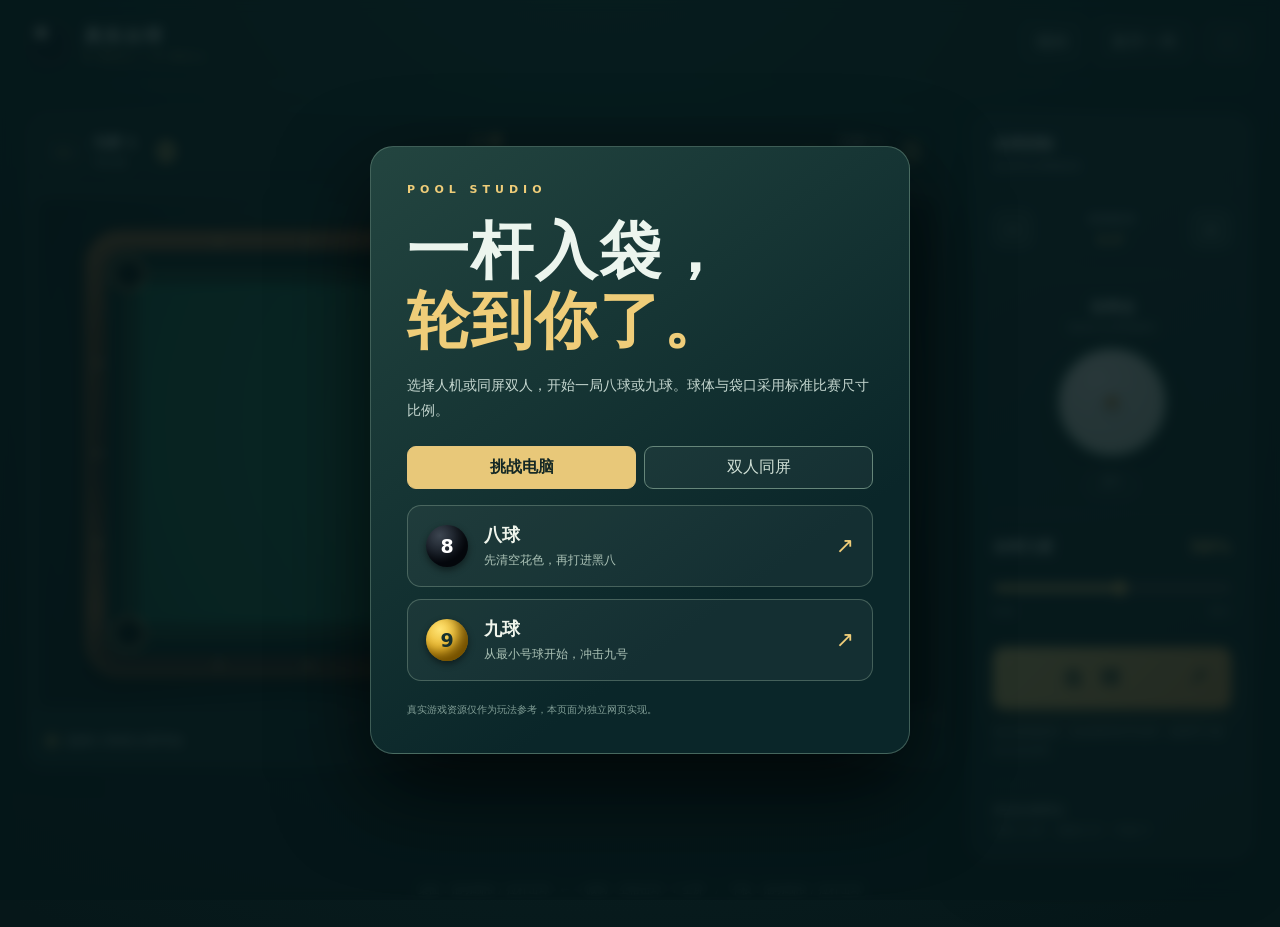
==== real-pool-web/index.html @ b171b714 "Add eight-ball and nine-ball web pool game" ====
<!doctype html>
<html lang="zh-CN">
<head>
  <meta charset="utf-8">
  <meta name="viewport" content="width=device-width, initial-scale=1, viewport-fit=cover">
  <meta name="theme-color" content="#07191b">
  <meta name="description" content="标准比例袋口的八球与九球网页台球游戏。">
  <link rel="icon" href="data:image/svg+xml,%3Csvg xmlns='http://www.w3.org/2000/svg' viewBox='0 0 32 32'%3E%3Ccircle cx='16' cy='16' r='15' fill='%23121a20'/%3E%3Ccircle cx='16' cy='16' r='7' fill='white'/%3E%3Ctext x='16' y='20' text-anchor='middle' font-size='12'%3E8%3C/text%3E%3C/svg%3E">
  <title>真实台球 · 八球 / 九球</title>
  <link rel="stylesheet" href="./style.css">
</head>
<body>
  <div class="app">
    <header class="topbar">
      <div class="brand"><span class="brand-mark">●</span><div><strong>真实台球</strong><small>8 BALL / 9 BALL</small></div></div>
      <div class="top-actions"><button id="rulesBtn" class="quiet" type="button">规则</button><button id="newBtn" class="quiet" type="button">新开一局</button><button id="fullBtn" class="quiet" type="button" aria-label="全屏">⛶</button></div>
    </header>
    <main class="layout">
      <section class="arena" aria-label="台球桌">
        <div class="scorebar"><div class="player active" id="player0"><span class="player-number">01</span><div><b>玩家 1</b><small id="group0">待分组</small></div><span id="score0" class="score">0</span></div><div class="game-label"><span id="modeLabel">八球</span><small id="turnLabel">准备开球</small></div><div class="player" id="player1"><span class="player-number">02</span><div><b id="player2Name">玩家 2</b><small id="group1">待分组</small></div><span id="score1" class="score">0</span></div></div>
        <div class="table-wrap"><canvas id="game" width="1400" height="790" aria-label="台球游戏画面"></canvas></div>
        <div class="status"><span class="status-dot"></span><span id="statusText">选择八球或九球开始</span></div>
      </section>
      <aside class="controls">
        <div class="control-head"><span>击球控制</span><small>拖动球台调整瞄准</small></div>
        <div class="aim-controls"><button id="aimLeft" type="button" aria-label="向左微调">−</button><span>精细瞄准 <b id="angleReadout">0.0°</b></span><button id="aimRight" type="button" aria-label="向右微调">＋</button></div>
        <div class="spin-group"><div><span>击球点</span><small>拖动白点控制旋转</small></div><div class="spin-pad" id="spinPad" role="slider" aria-label="击球点"><div class="spin-cross"></div><div id="spinDot" class="spin-dot"></div></div><button id="resetSpin" type="button" class="small-button">居中</button></div>
        <div class="power-group"><div class="control-line"><span>击球力度</span><b id="powerReadout">56%</b></div><input id="power" type="range" min="5" max="100" value="56" aria-label="击球力度"><div class="power-ends"><span>轻推</span><span>强力</span></div></div>
        <button id="shootBtn" class="shoot" type="button">击 球 <span>↗</span></button>
        <div class="tip" id="tipText">拖动画面瞄准；拉动球杆松手击球，或调节力度后点击击球。</div>
        <div class="call-pocket" id="callPocketBox" hidden><strong>指定 8 号球落袋</strong><span>请点击球台上的一个袋口</span><b id="pocketName">尚未选袋</b></div>
        <div class="spec"><span>真实比例球台</span><small>球径 2.25″ · 角袋 4.5″ · 中袋 5″</small></div>
      </aside>
    </main>
    <footer>桌面：拖动瞄准 / 拉杆击球 · ← → 微调 · 空格击球 · F 全屏　/　平板：拖动瞄准 / 拉杆击球</footer>
  </div>
  <div class="overlay" id="menuOverlay"><div class="menu-card"><div class="eyebrow">POOL STUDIO</div><h1>一杆入袋，<br><em>轮到你了。</em></h1><p>选择人机或同屏双人，开始一局八球或九球。球体与袋口采用标准比赛尺寸比例。</p><div class="opponent-select" aria-label="对手类型"><button id="versusAI" class="selected" type="button">挑战电脑</button><button id="versusLocal" type="button">双人同屏</button></div><div class="mode-grid"><button class="mode-card" type="button" data-mode="eight"><span class="mode-ball black">8</span><span><b>八球</b><small>先清空花色，再打进黑八</small></span><span class="arrow">↗</span></button><button class="mode-card" type="button" data-mode="nine"><span class="mode-ball yellow">9</span><span><b>九球</b><small>从最小号球开始，冲击九号</small></span><span class="arrow">↗</span></button></div><small class="menu-foot">真实游戏资源仅作为玩法参考，本页面为独立网页实现。</small></div></div>
  <div class="overlay hidden" id="rulesOverlay"><div class="menu-card rules-card"><button id="closeRules" class="close" type="button" aria-label="关闭">×</button><div class="eyebrow">HOW TO PLAY</div><h2>玩法与操作</h2><p><b>瞄准：</b>在球台上拖动，或用左右键微调。<b>力度：</b>拖动滑杆。<b>旋转：</b>移动击球点。按空格或点击“击球”。</p><p><b>八球：</b>开球后先分配全色与花色；先打自己的球，清空后指定袋口并打进 8 号球。犯规后对手自由摆放白球。</p><p><b>九球：</b>每杆先碰当前最小号球；合法击入 9 号球获胜。犯规后对手自由摆放白球。</p><p>网页规则包含首球、无碰库、白球落袋、目标球与胜负判定。开球、叫袋和推杆使用适合双人网页对战的简化流程。</p></div></div>
  <script src="./game.js"></script>
</body>
</html>
---- real-pool-web/style.css ----
:root{color-scheme:dark;--bg:#07191b;--panel:#102527;--line:#315054;--text:#ecf5ee;--muted:#94aaa8;--gold:#efcd79;--green:#2cb98e}
.opponent-select{display:flex;gap:8px;margin-top:22px}.opponent-select button{flex:1;border:1px solid #66867a;border-radius:9px;background:#ffffff0b;color:#cfdfd5;padding:10px}.opponent-select button.selected{color:#142825;border-color:#e6c67d;background:#e8c879;font-weight:800}.menu-card .mode-grid{margin-top:16px}
*{box-sizing:border-box}html,body{margin:0;min-height:100%;font-family:Inter,"Microsoft YaHei",system-ui,sans-serif;background:var(--bg);color:var(--text)}body{background:radial-gradient(circle at 47% -20%,#1a4c46 0,#0b2527 45%,#061719 95%)}button,input{font:inherit}button{cursor:pointer}button:disabled{opacity:.42;cursor:not-allowed}.app{max-width:1660px;margin:0 auto;padding:0 28px}.topbar{height:86px;display:flex;align-items:center;justify-content:space-between;border-bottom:1px solid #36545866}.brand{display:flex;align-items:center;gap:14px}.brand-mark{width:42px;height:42px;border-radius:50%;background:radial-gradient(circle at 32% 26%,#fff,#e3ebdb 13%,#06161d 15%,#0e1823 65%,#000);color:transparent;box-shadow:0 2px 14px #0008,0 0 0 2px #a3b7ac55}.brand strong{display:block;font-size:18px;letter-spacing:2px}.brand small{display:block;color:var(--gold);font-size:10px;letter-spacing:3px;margin-top:3px}.top-actions{display:flex;gap:12px}.quiet{border:1px solid #52706d6d;border-radius:10px;color:#d9e7de;background:#ffffff0a;padding:10px 15px}.quiet:hover,.small-button:hover,.aim-controls button:hover{background:#ffffff1d}.layout{display:grid;grid-template-columns:minmax(0,1fr) 280px;gap:24px;padding-top:28px}.arena{min-width:0}.scorebar{height:76px;display:grid;grid-template-columns:1fr 132px 1fr;align-items:center;background:#102a2b;border:1px solid #365858;border-radius:18px 18px 0 0;padding:0 18px}.player{display:flex;align-items:center;gap:12px;opacity:.56}.player:last-child{justify-content:flex-end}.player.active{opacity:1}.player-number{display:grid;place-items:center;width:35px;height:35px;border-radius:8px;border:1px solid #597571;color:var(--gold);font-size:13px}.player b,.player small{display:block}.player b{font-size:14px}.player small{font-size:11px;color:#a9bfba;margin-top:3px}.score{font-size:28px;font-weight:700;color:var(--gold);min-width:35px;text-align:center}.game-label{text-align:center}.game-label span{display:block;color:var(--gold);font-size:14px;font-weight:800;letter-spacing:3px}.game-label small{display:block;font-size:11px;color:#b6c8c4;margin-top:5px}.table-wrap{background:#12292a;border-left:1px solid #365858;border-right:1px solid #365858;padding:10px;box-shadow:0 24px 50px #0005}.table-wrap canvas{display:block;width:100%;height:auto;touch-action:none;border-radius:10px}.status{height:48px;display:flex;align-items:center;gap:10px;background:#102a2b;border:1px solid #365858;border-radius:0 0 15px 15px;color:#d5e3de;padding:0 19px;font-size:13px}.status-dot{width:8px;height:8px;border-radius:50%;background:#e1c270;box-shadow:0 0 12px #e1c270}.controls{background:linear-gradient(150deg,#173438,#102528);border:1px solid #3c5a58;border-radius:18px;padding:20px;align-self:start;box-shadow:0 24px 50px #0003}.control-head{display:flex;flex-direction:column;gap:5px;border-bottom:1px solid #ffffff18;padding-bottom:17px}.control-head span,.control-line span,.spin-group>div:first-child span{font-size:15px;font-weight:700}.control-head small,.spin-group>div:first-child small{color:var(--muted);font-size:11px}.aim-controls{display:flex;align-items:center;gap:9px;margin:18px 0 27px}.aim-controls button{height:38px;width:40px;background:#2b4746;border:1px solid #5f7771;border-radius:9px;color:#fff;font-size:20px}.aim-controls span{flex:1;text-align:center;color:#b7c8c3;font-size:12px}.aim-controls b{display:block;color:var(--gold);font-size:13px;margin-top:4px}.spin-group{display:flex;flex-direction:column;align-items:center;gap:10px;border-top:1px solid #ffffff18;padding-top:22px}.spin-group>div:first-child{text-align:center;display:flex;flex-direction:column;gap:3px}.spin-pad{position:relative;width:114px;height:114px;border-radius:50%;background:radial-gradient(circle at 35% 28%,#fff,#d9e4dc 72%,#93a49c 100%);border:5px solid #3f665f;box-shadow:0 9px 20px #0005;touch-action:none;cursor:crosshair}.spin-cross{position:absolute;inset:0;border-radius:50%;background:linear-gradient(transparent calc(50% - .5px),#607d7844 50%,transparent calc(50% + .5px)),linear-gradient(90deg,transparent calc(50% - .5px),#607d7844 50%,transparent calc(50% + .5px))}.spin-dot{position:absolute;left:50%;top:50%;width:18px;height:18px;transform:translate(-50%,-50%);border-radius:50%;background:#c88c42;border:3px solid #fff;box-shadow:0 2px 7px #0007}.small-button{background:transparent;border:1px solid #68817a;border-radius:6px;color:#cbded3;padding:4px 10px;font-size:11px}.power-group{border-top:1px solid #ffffff18;margin-top:20px;padding-top:22px}.control-line{display:flex;justify-content:space-between;align-items:center}.control-line b{color:var(--gold);font-size:17px}input[type=range]{width:100%;margin:23px 0 8px;accent-color:#e9c16e;cursor:pointer}.power-ends{display:flex;justify-content:space-between;color:#88a09b;font-size:11px}.shoot{width:100%;height:62px;margin-top:28px;color:#142825;border:0;border-radius:11px;background:linear-gradient(135deg,#f6d582,#d99e53);font-size:20px;font-weight:850;letter-spacing:5px;box-shadow:0 9px 25px #bd8f4444}.shoot:hover{filter:brightness(1.08)}.shoot span{float:right;margin-right:18px;font-size:22px;letter-spacing:0}.tip{color:#9ab3ac;font-size:11px;line-height:1.6;margin-top:15px;min-height:38px}.call-pocket{background:#1c3b38;border:1px solid #d4b77677;border-radius:9px;padding:12px;margin-top:12px;font-size:12px}.call-pocket strong,.call-pocket span,.call-pocket b{display:block;margin:3px 0}.call-pocket b{color:var(--gold)}.spec{margin-top:23px;padding-top:16px;border-top:1px solid #ffffff18;display:flex;flex-direction:column;gap:4px}.spec span{color:#d9eadf;font-size:12px}.spec small{color:#90aaa0;font-size:11px}footer{text-align:center;color:#7c9a93;font-size:11px;padding:23px 0 30px}.overlay{position:fixed;inset:0;z-index:10;display:grid;place-items:center;background:#051719db;backdrop-filter:blur(6px);padding:20px}.overlay.hidden{display:none}.menu-card{width:min(100%,540px);padding:36px;border-radius:23px;border:1px solid #73948380;background:linear-gradient(145deg,#234540,#0a2629 72%);box-shadow:0 35px 90px #000b;position:relative}.eyebrow{font-size:11px;letter-spacing:5px;font-weight:800;color:var(--gold)}h1{font-size:clamp(38px,7vw,62px);line-height:1.12;margin:20px 0 18px;letter-spacing:2px}h1 em{font-style:normal;color:var(--gold)}.menu-card p{color:#c5d7d0;line-height:1.8;font-size:14px}.mode-grid{display:grid;gap:12px;margin:27px 0 22px}.mode-card{display:flex;align-items:center;gap:16px;text-align:left;padding:17px 18px;border-radius:14px;border:1px solid #7491837f;background:#ffffff0b;color:#f0f5ec}.mode-card:hover{background:#ffffff22;border-color:#f5d68a}.mode-card b,.mode-card small{display:block}.mode-card b{font-size:18px;margin-bottom:5px}.mode-card small{color:#acc3b7;font-size:12px}.mode-ball{width:42px;height:42px;flex:none;border-radius:50%;display:grid;place-items:center;font-weight:900;font-size:19px;color:#fff;box-shadow:inset -8px -8px 11px #0007,0 3px 7px #0007}.mode-ball.black{background:radial-gradient(circle at 33% 25%,#3c4550,#080d15 65%)}.mode-ball.yellow{background:radial-gradient(circle at 33% 25%,#ffe475,#d99700 72%);color:#16302e}.arrow{margin-left:auto;color:var(--gold);font-size:22px}.menu-foot{display:block;color:#819e96;font-size:10px}.rules-card h2{font-size:29px}.rules-card p{font-size:13px}.close{position:absolute;right:24px;top:18px;border:0;background:transparent;color:#fff;font-size:29px}@media(max-width:1050px){.layout{grid-template-columns:1fr}.controls{display:grid;grid-template-columns:1fr 1fr 1fr;gap:12px;align-items:center}.control-head{grid-column:1/-1}.aim-controls{margin:0}.spin-group{border:0;padding:0}.power-group{border:0;margin:0;padding:0}.shoot{margin:0}.tip,.call-pocket,.spec{grid-column:1/-1;margin-top:0}.spin-pad{width:90px;height:90px}}@media(max-width:650px){.app{padding:0 9px}.topbar{height:64px}.brand strong{font-size:15px}.brand small{font-size:8px}.brand-mark{width:33px;height:33px}.top-actions{gap:4px}.quiet{padding:8px;font-size:11px}.layout{padding-top:10px;gap:10px}.scorebar{height:59px;padding:0 8px;grid-template-columns:1fr 70px 1fr}.player{gap:5px}.player-number{display:none}.player b{font-size:11px}.player small{font-size:9px}.score{font-size:19px;min-width:20px}.game-label span{font-size:11px;letter-spacing:1px}.game-label small{font-size:9px}.table-wrap{padding:3px}.status{height:auto;min-height:39px;font-size:11px}.controls{padding:13px;grid-template-columns:1fr 1fr;gap:14px}.aim-controls{grid-column:1/-1}.spin-group{grid-column:1;grid-row:3}.power-group{grid-column:2;grid-row:3}.shoot{grid-column:1/-1;height:50px}.spin-pad{width:72px;height:72px}.control-head{padding:0 0 9px}.tip{min-height:0}.spec{display:none}footer{font-size:9px;line-height:1.7;padding:13px}.menu-card{padding:26px}.menu-card p{font-size:12px}}
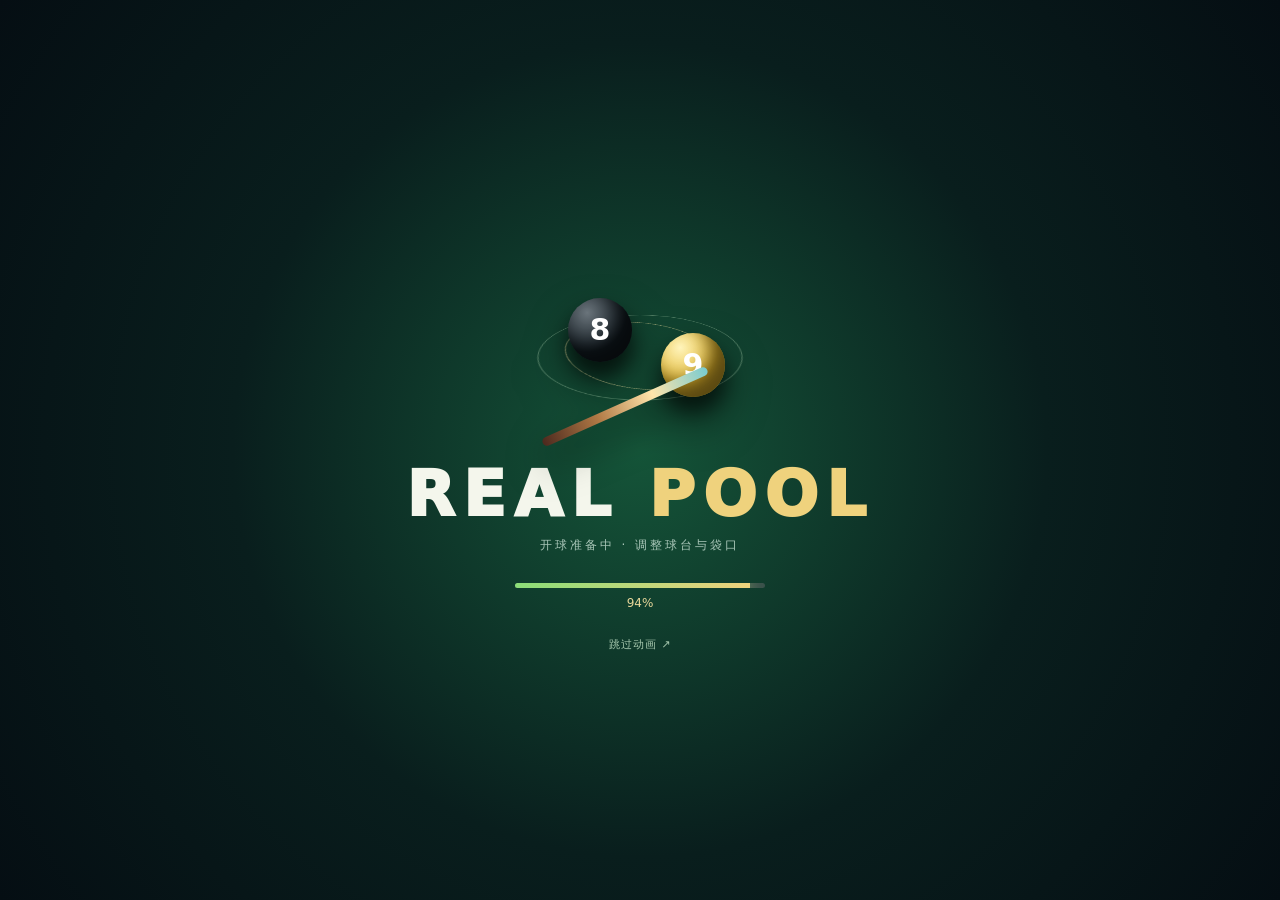
==== commit 979aa972: "Revamp pool game visuals, physics, guides and AI" ====
--- a/real-pool-web/index.html
+++ b/real-pool-web/index.html
@@ -4,12 +4,17 @@
   <meta charset="utf-8">
   <meta name="viewport" content="width=device-width, initial-scale=1, viewport-fit=cover">
   <meta name="theme-color" content="#07191b">
-  <meta name="description" content="标准比例袋口的八球与九球网页台球游戏。">
+  <meta name="description" content="全屏八球与九球网页台球游戏，支持球路辅助线和分级人机对战。">
   <link rel="icon" href="data:image/svg+xml,%3Csvg xmlns='http://www.w3.org/2000/svg' viewBox='0 0 32 32'%3E%3Ccircle cx='16' cy='16' r='15' fill='%23121a20'/%3E%3Ccircle cx='16' cy='16' r='7' fill='white'/%3E%3Ctext x='16' y='20' text-anchor='middle' font-size='12'%3E8%3C/text%3E%3C/svg%3E">
   <title>真实台球 · 八球 / 九球</title>
   <link rel="stylesheet" href="./style.css">
+  <link rel="stylesheet" href="./revamp.css">
 </head>
 <body>
+  <div class="boot" id="boot" aria-label="正在装台">
+    <div class="boot-scene"><div class="boot-orbit orbit-one"></div><div class="boot-orbit orbit-two"></div><div class="boot-ball boot-eight">8</div><div class="boot-ball boot-nine">9</div><div class="boot-cue"></div></div>
+    <div class="boot-title">REAL <em>POOL</em></div><div class="boot-sub">开球准备中 · 调整球台与袋口</div><div class="boot-track"><span id="bootProgress"></span></div><div class="boot-percent" id="bootPercent">0%</div><button id="skipBoot" type="button">跳过动画 ↗</button>
+  </div>
   <div class="app">
     <header class="topbar">
       <div class="brand"><span class="brand-mark">●</span><div><strong>真实台球</strong><small>8 BALL / 9 BALL</small></div></div>
@@ -26,16 +31,17 @@
         <div class="aim-controls"><button id="aimLeft" type="button" aria-label="向左微调">−</button><span>精细瞄准 <b id="angleReadout">0.0°</b></span><button id="aimRight" type="button" aria-label="向右微调">＋</button></div>
         <div class="spin-group"><div><span>击球点</span><small>拖动白点控制旋转</small></div><div class="spin-pad" id="spinPad" role="slider" aria-label="击球点"><div class="spin-cross"></div><div id="spinDot" class="spin-dot"></div></div><button id="resetSpin" type="button" class="small-button">居中</button></div>
         <div class="power-group"><div class="control-line"><span>击球力度</span><b id="powerReadout">56%</b></div><input id="power" type="range" min="5" max="100" value="56" aria-label="击球力度"><div class="power-ends"><span>轻推</span><span>强力</span></div></div>
+        <div class="cue-meter" id="cueMeter" role="slider" aria-label="拉动球杆控制击球力度" aria-valuemin="5" aria-valuemax="100" aria-valuenow="56" tabindex="0"><div class="cue-track"><div class="cue-power" id="cuePower"></div><div class="cue-stick-vertical" id="cueStick"><span class="cue-tip"></span><span class="cue-inlay"></span></div><span class="cue-bottom">向下拉 · 松手击球</span></div></div>
         <button id="shootBtn" class="shoot" type="button">击 球 <span>↗</span></button>
         <div class="tip" id="tipText">拖动画面瞄准；拉动球杆松手击球，或调节力度后点击击球。</div>
         <div class="call-pocket" id="callPocketBox" hidden><strong>指定 8 号球落袋</strong><span>请点击球台上的一个袋口</span><b id="pocketName">尚未选袋</b></div>
-        <div class="spec"><span>真实比例球台</span><small>球径 2.25″ · 角袋 4.5″ · 中袋 5″</small></div>
+        <div class="spec"><span>球台参数</span><small>球径 2.25″ · 角袋 5″ · 中袋 5.7″</small></div>
       </aside>
     </main>
     <footer>桌面：拖动瞄准 / 拉杆击球 · ← → 微调 · 空格击球 · F 全屏　/　平板：拖动瞄准 / 拉杆击球</footer>
   </div>
-  <div class="overlay" id="menuOverlay"><div class="menu-card"><div class="eyebrow">POOL STUDIO</div><h1>一杆入袋，<br><em>轮到你了。</em></h1><p>选择人机或同屏双人，开始一局八球或九球。球体与袋口采用标准比赛尺寸比例。</p><div class="opponent-select" aria-label="对手类型"><button id="versusAI" class="selected" type="button">挑战电脑</button><button id="versusLocal" type="button">双人同屏</button></div><div class="mode-grid"><button class="mode-card" type="button" data-mode="eight"><span class="mode-ball black">8</span><span><b>八球</b><small>先清空花色，再打进黑八</small></span><span class="arrow">↗</span></button><button class="mode-card" type="button" data-mode="nine"><span class="mode-ball yellow">9</span><span><b>九球</b><small>从最小号球开始，冲击九号</small></span><span class="arrow">↗</span></button></div><small class="menu-foot">真实游戏资源仅作为玩法参考，本页面为独立网页实现。</small></div></div>
-  <div class="overlay hidden" id="rulesOverlay"><div class="menu-card rules-card"><button id="closeRules" class="close" type="button" aria-label="关闭">×</button><div class="eyebrow">HOW TO PLAY</div><h2>玩法与操作</h2><p><b>瞄准：</b>在球台上拖动，或用左右键微调。<b>力度：</b>拖动滑杆。<b>旋转：</b>移动击球点。按空格或点击“击球”。</p><p><b>八球：</b>开球后先分配全色与花色；先打自己的球，清空后指定袋口并打进 8 号球。犯规后对手自由摆放白球。</p><p><b>九球：</b>每杆先碰当前最小号球；合法击入 9 号球获胜。犯规后对手自由摆放白球。</p><p>网页规则包含首球、无碰库、白球落袋、目标球与胜负判定。开球、叫袋和推杆使用适合双人网页对战的简化流程。</p></div></div>
+  <div class="overlay" id="menuOverlay"><div class="menu-card"><div class="eyebrow">REAL POOL · TABLE 01</div><h1>瞄准下一杆，<br><em>打出你的球路。</em></h1><p>八球或九球，挑战电脑或同屏对战。球路、球杆与台呢一起决定结果。</p><div class="opponent-select" aria-label="对手类型"><button id="versusAI" class="selected" type="button">挑战电脑</button><button id="versusLocal" type="button">双人同屏</button></div><div class="difficulty-select" id="difficultySelect" aria-label="电脑难度"><span>电脑难度</span><button type="button" data-difficulty="easy">入门</button><button type="button" data-difficulty="normal" class="selected">标准</button><button type="button" data-difficulty="hard">大师</button></div><div class="mode-grid"><button class="mode-card" type="button" data-mode="eight"><span class="mode-ball black">8</span><span><b>八球</b><small>先清空花色，再打进黑八</small></span><span class="arrow">↗</span></button><button class="mode-card" type="button" data-mode="nine"><span class="mode-ball yellow">9</span><span><b>九球</b><small>从最小号球开始，冲击九号</small></span><span class="arrow">↗</span></button></div><small class="menu-foot">网页独立实现 · 玩法参考已恢复的原游戏结构</small></div></div>
+  <div class="overlay hidden" id="rulesOverlay"><div class="menu-card rules-card"><button id="closeRules" class="close" type="button" aria-label="关闭">×</button><div class="eyebrow">HOW TO PLAY</div><h2>玩法与操作</h2><p><b>瞄准：</b>在球台上拖动，或用左右键微调。辅助线会显示母球和目标球的预计方向，红线表示首碰球不合法。<b>力度：</b>向下拉右侧球杆，松手击球。<b>旋转：</b>移动击球点。也可按空格或点击“击球”。</p><p><b>八球：</b>开球后先分配全色与花色；先打自己的球，清空后指定袋口并打进 8 号球。犯规后对手自由摆放白球。</p><p><b>九球：</b>每杆先碰当前最小号球；合法击入 9 号球获胜。犯规后对手自由摆放白球。</p><p>网页规则包含首球、无碰库、白球落袋、目标球与胜负判定。开球、叫袋和推杆使用适合双人网页对战的简化流程。</p></div></div>
   <script src="./game.js"></script>
 </body>
 </html>
--- a/real-pool-web/revamp.css
+++ b/real-pool-web/revamp.css
@@ -0,0 +1,43 @@
+:root{--felt:#48b625;--gold:#f3d384;--ink:#071215}
+html,body{min-height:100%;overflow:hidden}
+body{background:#0b1114}
+.app{width:100vw;max-width:none;height:100svh;padding:0;overflow:hidden;background:radial-gradient(circle at 45% 50%,#282b2c,#0b1114 70%)}
+.topbar{height:57px;position:absolute;z-index:5;inset:0 0 auto 0;padding:0 18px;border:0;background:linear-gradient(180deg,#0d1c1fef,#0d1c1f92);backdrop-filter:blur(15px)}
+.brand{gap:10px}.brand-mark{width:32px;height:32px}.brand strong{font-size:15px;letter-spacing:1px}.brand small{font-size:8px;letter-spacing:2px}
+.top-actions{gap:7px}.quiet{padding:8px 10px;border:1px solid #9ba7a94a;background:#122629aa;font-size:11px}.quiet:hover{border-color:#f3d384}
+.layout{height:100svh;grid-template-columns:minmax(0,1fr) 136px;gap:0;padding:57px 0 0}
+.arena{position:relative;min-height:0;overflow:hidden;background:radial-gradient(circle at center,#323637,#151c20 65%,#0c1115);border-right:1px solid #cfbd9066}
+.arena::before{content:"";position:absolute;inset:0;opacity:.22;pointer-events:none;background:repeating-linear-gradient(35deg,transparent 0 7px,#ffffff09 8px 9px,transparent 11px 17px)}
+.table-wrap{position:absolute;inset:0;display:flex;align-items:center;justify-content:center;padding:20px 5px 0;background:transparent;border:0;box-shadow:none}
+.table-wrap canvas{display:block;width:auto;height:min(calc(100svh - 78px),calc((100vw - 146px)*.5642857));max-width:100%;max-height:100%;border-radius:0;touch-action:none;filter:drop-shadow(0 25px 38px #000b)}
+.scorebar{position:absolute;z-index:2;left:14px;right:14px;top:8px;width:auto;height:49px;grid-template-columns:1fr 110px 1fr;padding:0 12px;border-radius:13px;border:1px solid #d3e6c53b;background:linear-gradient(90deg,#142625df,#173634c9,#142625df);backdrop-filter:blur(10px);box-shadow:0 8px 25px #0006}
+.player{gap:8px}.player-number{width:28px;height:28px;font-size:10px;border-color:#e9d59073}.player b{font-size:11px}.player small{font-size:9px}.score{font-size:19px}.game-label span{font-size:12px}.game-label small{font-size:9px;margin-top:2px}
+.status{position:absolute;z-index:2;left:15px;right:auto;bottom:10px;max-width:calc(100% - 30px);height:auto;min-height:33px;padding:7px 12px;border:1px solid #d4e5cf44;border-radius:9px;background:#0c2327dd;backdrop-filter:blur(8px);box-shadow:0 8px 20px #0008;font-size:11px}
+.status-dot{width:7px;height:7px;flex:none}
+.controls{height:100%;min-height:0;display:flex;flex-direction:column;align-items:center;gap:0;padding:12px 9px 9px;border:0;border-radius:0;background:linear-gradient(90deg,#111c1e,#1b2e30 56%,#101b1d);box-shadow:-6px 0 26px #0008}
+.control-head{width:100%;padding:3px 0 10px;border-bottom:1px solid #d8e5d92f;text-align:center}.control-head span{font-size:12px}.control-head small{display:none}
+.aim-controls{width:100%;margin:10px 0 12px;gap:2px}.aim-controls button{width:25px;height:27px;padding:0;border-radius:7px;font-size:16px}.aim-controls span{font-size:9px}.aim-controls b{font-size:10px;margin-top:2px}
+.spin-group{width:100%;gap:4px;padding:9px 0 8px;border-top:1px solid #d8e5d92f}.spin-group>div:first-child span{font-size:10px}.spin-group>div:first-child small{display:none}.spin-pad{width:55px;height:55px;border-width:3px;margin:2px auto 0}.spin-dot{width:11px;height:11px;border-width:2px}.small-button{padding:2px 6px;font-size:9px}
+.power-group{width:100%;margin:1px 0 0;padding:8px 0;border-top:1px solid #d8e5d92f}.power-group .control-line{justify-content:center;gap:4px;flex-direction:column}.power-group .control-line span{font-size:10px}.power-group .control-line b{font-size:18px}.power-group input,.power-ends{display:none}
+.cue-meter{width:100%;min-height:160px;flex:1;display:flex;justify-content:center;touch-action:none;cursor:ns-resize;outline:none;padding:4px 0 0}
+.cue-meter:focus-visible .cue-track{outline:2px solid var(--gold)}
+.cue-track{position:relative;width:53px;height:100%;min-height:150px;border-radius:26px;border:1px solid #e8d5a774;background:linear-gradient(90deg,#091316,#223332 50%,#071114);box-shadow:inset 0 0 12px #000,0 0 0 4px #ffffff09;overflow:hidden}
+.cue-track::before{content:"";position:absolute;top:12px;bottom:24px;left:50%;width:2px;transform:translateX(-50%);background:repeating-linear-gradient(to bottom,#f5e3b09c 0 2px,transparent 2px 24px)}
+.cue-power{position:absolute;bottom:25px;left:5px;right:5px;height:var(--power-height,56%);border-radius:12px;background:linear-gradient(0deg,#af4a22b5,#e7ab4da6,#efce76);filter:blur(7px);opacity:.68;transition:height .1s}
+.cue-stick-vertical{position:absolute;left:50%;top:9%;width:15px;height:67%;transform:translateX(-50%) translateY(var(--cue-pull,0px));border-radius:6px 6px 9px 9px;background:linear-gradient(90deg,#d5ba8f,#fff4ce 34%,#b56b30 65%,#401d16);box-shadow:2px 2px 6px #000a;pointer-events:none;transition:transform .08s}
+.cue-stick-vertical::after{content:"";position:absolute;bottom:0;left:0;right:0;height:35%;border-radius:3px 3px 8px 8px;background:repeating-linear-gradient(to bottom,#45251b 0 7px,#9b683d 7px 10px,#3c271d 10px 17px);border-bottom:4px solid #29262b}
+.cue-tip{position:absolute;top:-7px;left:2px;width:11px;height:11px;border-radius:4px 4px 2px 2px;background:#68bac2;border-top:3px solid #e2eeea}.cue-inlay{position:absolute;top:31%;left:2px;width:11px;height:2px;background:#e7ba65}
+.cue-bottom{position:absolute;bottom:5px;left:1px;right:1px;text-align:center;color:#e8d4aa;font-size:8px;line-height:1.1;writing-mode:vertical-rl;transform:rotate(180deg);height:76px;width:10px}
+.shoot{width:100%;height:41px;flex:none;margin:8px 0 0;padding:0 5px;border-radius:7px;font-size:12px;letter-spacing:1px;box-shadow:0 3px 15px #c8a36155}.shoot span{margin:0;font-size:14px;float:none}
+.tip{display:none}.spec{display:none}.call-pocket{width:100%;margin:5px 0;padding:7px;font-size:9px}.call-pocket span{display:none}
+footer{display:none}
+.overlay{background:#06120fe8;backdrop-filter:blur(11px)}
+.menu-card{width:min(92vw,520px);padding:30px 33px 26px;border-radius:20px;border:1px solid #e8d08a82;background:radial-gradient(circle at 90% 0%,#31584b,#112c2d 60%,#0c1f22);box-shadow:0 30px 90px #000d,0 0 65px #60cf7960}
+.menu-card::before{content:"";position:absolute;top:-1px;left:32px;right:32px;height:2px;background:linear-gradient(90deg,transparent,#f4d27b,transparent)}
+.menu-card .eyebrow{font-size:10px;letter-spacing:4px}.menu-card h1{font-size:clamp(34px,5vw,53px);margin:12px 0;line-height:1.17}.menu-card p{font-size:12px;margin:10px 0;line-height:1.7}.opponent-select{margin-top:15px}.opponent-select button{font-size:12px;padding:9px}.difficulty-select{display:flex;align-items:center;gap:5px;margin:12px 0 0}.difficulty-select span{font-size:10px;color:#c4d6cd;margin-right:auto}.difficulty-select button{font-size:10px;border:1px solid #71867b;border-radius:6px;background:#132c2c;color:#d4e2d7;padding:5px 8px}.difficulty-select button.selected{color:#142825;background:#f0cf7e;border-color:#f0cf7e;font-weight:800}.difficulty-select[hidden]{display:none}.menu-card .mode-grid{margin-top:15px;gap:9px}.mode-card{padding:12px 13px}.menu-foot{font-size:9px}
+.boot{position:fixed;inset:0;z-index:30;display:flex;flex-direction:column;align-items:center;justify-content:center;background:radial-gradient(circle at center,#155539,#091e1d 52%,#050e13);transition:opacity .55s,visibility .55s}.boot.done{opacity:0;visibility:hidden;pointer-events:none}
+.boot-scene{position:relative;width:240px;height:210px;perspective:700px;filter:drop-shadow(0 17px 18px #0008)}.boot-orbit{position:absolute;inset:18px;border:1px solid #b7dbb860;border-radius:50%;transform:rotateX(61deg)}.orbit-two{inset:40px;border-color:#ecdb9c84;transform:rotateX(61deg) rotateZ(32deg)}
+.boot-ball{position:absolute;display:grid;place-items:center;width:64px;height:64px;border-radius:50%;font-size:30px;font-weight:900;color:white;box-shadow:inset -13px -14px 18px #0009,0 14px 18px #0007;animation:bootFloat 1.2s ease-in-out infinite alternate}.boot-eight{left:48px;top:50px;background:radial-gradient(circle at 30% 23%,#6a747b,#111a20 59%)}.boot-nine{right:35px;top:85px;background:radial-gradient(circle at 30% 23%,#fff4bb,#e3b62b 57%);animation-delay:.35s}.boot-cue{position:absolute;left:15px;right:45px;top:154px;height:9px;border-radius:7px;background:linear-gradient(90deg,#4c291e,#b07945,#ffe5ab,#78cbd0);transform:rotate(-24deg);animation:bootStrike 1.2s ease-in-out infinite alternate}.boot-title{font-size:clamp(38px,6vw,63px);font-weight:950;letter-spacing:8px;color:#f4f6ec}.boot-title em{font-style:normal;color:#efd27d}.boot-sub{margin-top:6px;color:#a9c6b8;font-size:12px;letter-spacing:3px}.boot-track{width:min(60vw,250px);height:5px;border-radius:10px;background:#38504a;margin-top:29px;overflow:hidden}.boot-track span{display:block;width:0;height:100%;background:linear-gradient(90deg,#8bdd78,#efd27d);box-shadow:0 0 15px #d4f083}.boot-percent{font-size:12px;color:#e8d79a;margin-top:8px}.boot button{background:transparent;border:0;color:#a5c7ad;font-size:11px;margin-top:26px;letter-spacing:1px}
+@keyframes bootFloat{from{transform:translateY(-8px) rotate(-13deg)}to{transform:translateY(8px) rotate(17deg)}}@keyframes bootStrike{from{transform:translate(-10px,8px) rotate(-24deg)}to{transform:translate(10px,-6px) rotate(-24deg)}}
+@media(max-width:700px){.layout{grid-template-columns:minmax(0,1fr) 76px}.table-wrap canvas{height:min(calc(100svh - 76px),calc((100vw - 82px)*.5642857))}.topbar{padding:0 8px}.top-actions .quiet{font-size:9px;padding:6px}.controls{padding:9px 4px}.scorebar{left:5px;right:5px;top:5px;height:42px;grid-template-columns:1fr 65px 1fr}.player b{font-size:9px}.player small{font-size:8px}.score{font-size:15px}.game-label span{font-size:10px}.game-label small{font-size:8px}.status{left:5px;bottom:5px;max-width:calc(100% - 10px);font-size:9px}.control-head span{font-size:9px}.aim-controls{gap:0}.aim-controls button{width:18px;height:22px;font-size:12px}.aim-controls span{font-size:7px}.aim-controls b{font-size:8px}.spin-pad{width:42px;height:42px}.cue-track{width:39px}.cue-stick-vertical{width:11px}.cue-tip{width:9px;left:1px}.power-group .control-line span{font-size:8px}.power-group .control-line b{font-size:14px}.shoot{font-size:9px}.menu-card{max-height:94svh;overflow:auto;padding:22px}.boot-scene{transform:scale(.76)}}
+
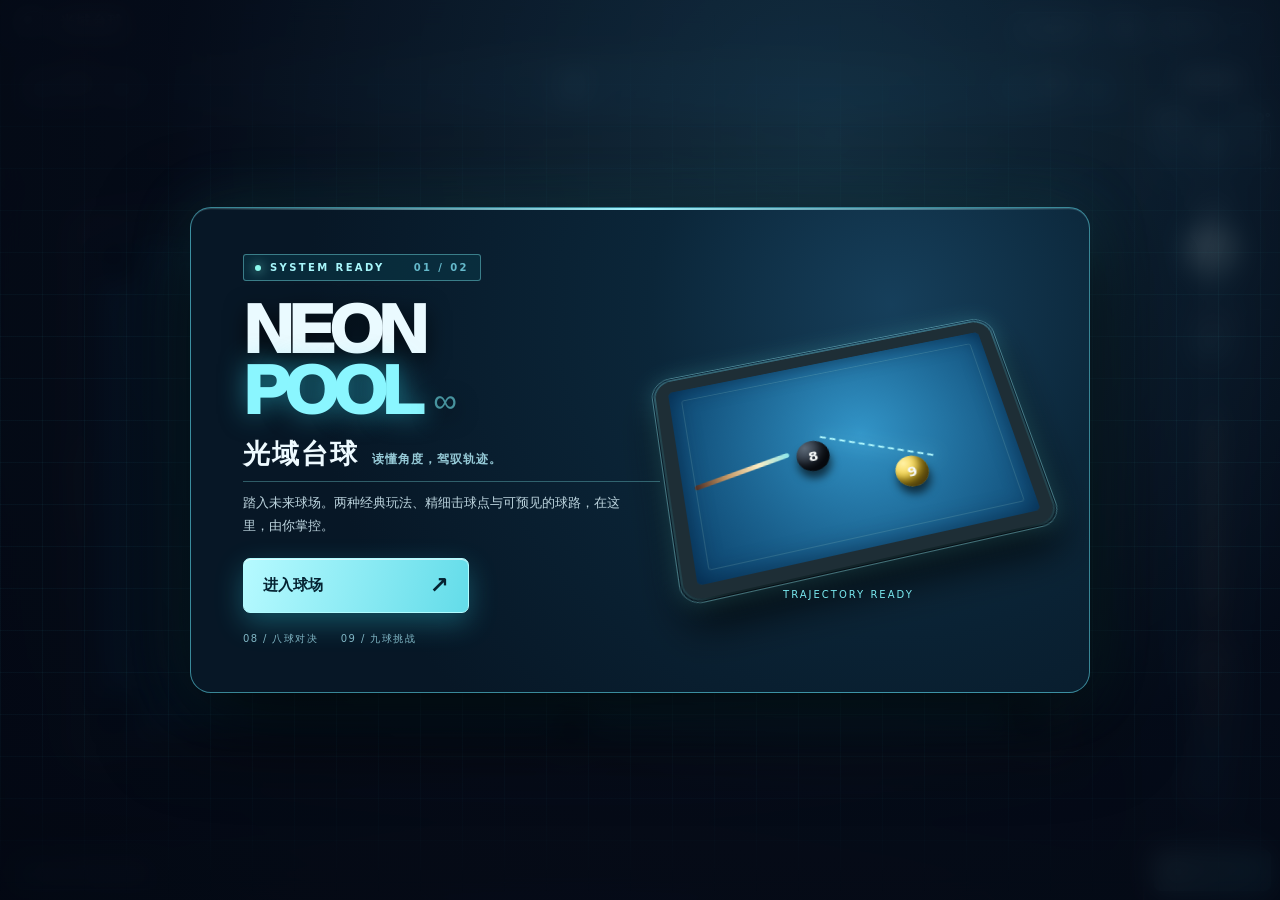
==== commit 8e824d66: "Publish updated pool game with precise pockets and smoother aiming" ====
--- a/real-pool-web/index.html
+++ b/real-pool-web/index.html
@@ -3,22 +3,24 @@
 <head>
   <meta charset="utf-8">
   <meta name="viewport" content="width=device-width, initial-scale=1, viewport-fit=cover">
-  <meta name="theme-color" content="#07191b">
+  <meta name="theme-color" content="#050a18">
   <meta name="description" content="全屏八球与九球网页台球游戏，支持球路辅助线和分级人机对战。">
   <link rel="icon" href="data:image/svg+xml,%3Csvg xmlns='http://www.w3.org/2000/svg' viewBox='0 0 32 32'%3E%3Ccircle cx='16' cy='16' r='15' fill='%23121a20'/%3E%3Ccircle cx='16' cy='16' r='7' fill='white'/%3E%3Ctext x='16' y='20' text-anchor='middle' font-size='12'%3E8%3C/text%3E%3C/svg%3E">
-  <title>真实台球 · 八球 / 九球</title>
+  <title>光域台球 · 八球 / 九球</title>
   <link rel="stylesheet" href="./style.css">
   <link rel="stylesheet" href="./revamp.css">
+  <link rel="stylesheet" href="./future.css">
 </head>
 <body>
-  <div class="boot" id="boot" aria-label="正在装台">
+  <div class="boot" id="boot" aria-label="正在启动光域球场">
+    <div class="boot-system">SYSTEM / NEON POOL <span>● LINK ACTIVE</span></div>
     <div class="boot-scene"><div class="boot-orbit orbit-one"></div><div class="boot-orbit orbit-two"></div><div class="boot-ball boot-eight">8</div><div class="boot-ball boot-nine">9</div><div class="boot-cue"></div></div>
-    <div class="boot-title">REAL <em>POOL</em></div><div class="boot-sub">开球准备中 · 调整球台与袋口</div><div class="boot-track"><span id="bootProgress"></span></div><div class="boot-percent" id="bootPercent">0%</div><button id="skipBoot" type="button">跳过动画 ↗</button>
+    <div class="boot-title">NEON <em>POOL</em></div><div class="boot-sub">正在同步球台轨迹与碰撞模型</div><div class="boot-track"><span id="bootProgress"></span></div><div class="boot-percent" id="bootPercent">0%</div><button id="skipBoot" type="button">直接进入 →</button>
   </div>
   <div class="app">
     <header class="topbar">
-      <div class="brand"><span class="brand-mark">●</span><div><strong>真实台球</strong><small>8 BALL / 9 BALL</small></div></div>
-      <div class="top-actions"><button id="rulesBtn" class="quiet" type="button">规则</button><button id="newBtn" class="quiet" type="button">新开一局</button><button id="fullBtn" class="quiet" type="button" aria-label="全屏">⛶</button></div>
+      <div class="brand"><span class="brand-mark">●</span><div><strong>光域台球</strong><small>NEON POOL / 8·9 BALL</small></div></div>
+      <div class="top-actions"><button id="musicBtn" class="quiet music-toggle" type="button" aria-label="切换背景音乐" aria-pressed="false">♫ Lullaby 关</button><button id="rulesBtn" class="quiet" type="button">规则</button><button id="newBtn" class="quiet" type="button">新开一局</button><button id="fullBtn" class="quiet" type="button" aria-label="全屏">⛶</button></div>
     </header>
     <main class="layout">
       <section class="arena" aria-label="台球桌">
@@ -27,22 +29,24 @@
         <div class="status"><span class="status-dot"></span><span id="statusText">选择八球或九球开始</span></div>
       </section>
       <aside class="controls">
-        <div class="control-head"><span>击球控制</span><small>拖动球台调整瞄准</small></div>
-        <div class="aim-controls"><button id="aimLeft" type="button" aria-label="向左微调">−</button><span>精细瞄准 <b id="angleReadout">0.0°</b></span><button id="aimRight" type="button" aria-label="向右微调">＋</button></div>
+        <div class="control-head"><span>击球控制台</span><small>拖动球台调整瞄准</small></div>
+        <div class="angle-panel"><div class="angle-head"><span>精密瞄准</span><b id="angleReadout">0.00°</b></div><div id="angleRuler" class="angle-ruler" role="slider" aria-label="横向拖动刻度尺调整瞄准角" aria-valuemin="-180" aria-valuemax="180" aria-valuenow="0" tabindex="0"><span class="angle-ticks"></span><span class="angle-needle"></span></div><div class="angle-foot"><span>−1°</span><span>每格 0.1°</span><span>＋1°</span></div></div>
         <div class="spin-group"><div><span>击球点</span><small>拖动白点控制旋转</small></div><div class="spin-pad" id="spinPad" role="slider" aria-label="击球点"><div class="spin-cross"></div><div id="spinDot" class="spin-dot"></div></div><button id="resetSpin" type="button" class="small-button">居中</button></div>
-        <div class="power-group"><div class="control-line"><span>击球力度</span><b id="powerReadout">56%</b></div><input id="power" type="range" min="5" max="100" value="56" aria-label="击球力度"><div class="power-ends"><span>轻推</span><span>强力</span></div></div>
+        <div class="power-group"><div class="control-line"><span>出杆力度</span><b id="powerReadout">56%</b></div><input id="power" type="range" min="5" max="100" value="56" aria-label="击球力度"><div class="power-ends"><span>轻推</span><span>强力</span></div></div>
         <div class="cue-meter" id="cueMeter" role="slider" aria-label="拉动球杆控制击球力度" aria-valuemin="5" aria-valuemax="100" aria-valuenow="56" tabindex="0"><div class="cue-track"><div class="cue-power" id="cuePower"></div><div class="cue-stick-vertical" id="cueStick"><span class="cue-tip"></span><span class="cue-inlay"></span></div><span class="cue-bottom">向下拉 · 松手击球</span></div></div>
-        <button id="shootBtn" class="shoot" type="button">击 球 <span>↗</span></button>
+        <button id="placeCueBtn" class="place-cue" type="button" hidden>确认白球位置</button>
+        <button id="shootBtn" class="shoot" type="button">击 球 <span>→</span></button>
         <div class="tip" id="tipText">拖动画面瞄准；拉动球杆松手击球，或调节力度后点击击球。</div>
         <div class="call-pocket" id="callPocketBox" hidden><strong>指定 8 号球落袋</strong><span>请点击球台上的一个袋口</span><b id="pocketName">尚未选袋</b></div>
-        <div class="spec"><span>球台参数</span><small>球径 2.25″ · 角袋 5″ · 中袋 5.7″</small></div>
+        <div class="spec"><span>球台参数</span><small>球径 57.15 mm · 六袋入口均为 90.4 mm</small></div>
       </aside>
     </main>
-    <footer>桌面：拖动瞄准 / 拉杆击球 · ← → 微调 · 空格击球 · F 全屏　/　平板：拖动瞄准 / 拉杆击球</footer>
+    <footer>桌面：拖动瞄准 / 拖动刻度尺精调 / 拉杆击球 · ← → 每次 0.05° · 空格击球 · F 全屏　/　平板：拖动瞄准 / 刻度尺精调 / 拉杆击球</footer>
   </div>
-  <div class="overlay" id="menuOverlay"><div class="menu-card"><div class="eyebrow">REAL POOL · TABLE 01</div><h1>瞄准下一杆，<br><em>打出你的球路。</em></h1><p>八球或九球，挑战电脑或同屏对战。球路、球杆与台呢一起决定结果。</p><div class="opponent-select" aria-label="对手类型"><button id="versusAI" class="selected" type="button">挑战电脑</button><button id="versusLocal" type="button">双人同屏</button></div><div class="difficulty-select" id="difficultySelect" aria-label="电脑难度"><span>电脑难度</span><button type="button" data-difficulty="easy">入门</button><button type="button" data-difficulty="normal" class="selected">标准</button><button type="button" data-difficulty="hard">大师</button></div><div class="mode-grid"><button class="mode-card" type="button" data-mode="eight"><span class="mode-ball black">8</span><span><b>八球</b><small>先清空花色，再打进黑八</small></span><span class="arrow">↗</span></button><button class="mode-card" type="button" data-mode="nine"><span class="mode-ball yellow">9</span><span><b>九球</b><small>从最小号球开始，冲击九号</small></span><span class="arrow">↗</span></button></div><small class="menu-foot">网页独立实现 · 玩法参考已恢复的原游戏结构</small></div></div>
-  <div class="overlay hidden" id="rulesOverlay"><div class="menu-card rules-card"><button id="closeRules" class="close" type="button" aria-label="关闭">×</button><div class="eyebrow">HOW TO PLAY</div><h2>玩法与操作</h2><p><b>瞄准：</b>在球台上拖动，或用左右键微调。辅助线会显示母球和目标球的预计方向，红线表示首碰球不合法。<b>力度：</b>向下拉右侧球杆，松手击球。<b>旋转：</b>移动击球点。也可按空格或点击“击球”。</p><p><b>八球：</b>开球后先分配全色与花色；先打自己的球，清空后指定袋口并打进 8 号球。犯规后对手自由摆放白球。</p><p><b>九球：</b>每杆先碰当前最小号球；合法击入 9 号球获胜。犯规后对手自由摆放白球。</p><p>网页规则包含首球、无碰库、白球落袋、目标球与胜负判定。开球、叫袋和推杆使用适合双人网页对战的简化流程。</p></div></div>
+  <div class="overlay start-overlay" id="startOverlay"><div class="start-card"><div class="start-copy"><div class="start-signal"><span class="signal-dot"></span>SYSTEM READY <b>01 / 02</b></div><div class="start-wordmark">NEON <span>POOL</span><i>∞</i></div><h1 class="start-title">光域台球<span>读懂角度，驾驭轨迹。</span></h1><p>踏入未来球场。两种经典玩法、精细击球点与可预见的球路，在这里，由你掌控。</p><button id="startBtn" class="start-btn" type="button">进入球场 <span>↗</span></button><div class="start-foot">08 / 八球对决　　09 / 九球挑战</div></div><div class="start-visual" aria-hidden="true"><div class="start-table"><i class="start-ball a">8</i><i class="start-ball b">9</i><i class="start-trace"></i><i class="start-cue"></i></div><span>TRAJECTORY READY</span></div></div></div>
+  <div class="overlay hidden" id="menuOverlay"><div class="menu-card"><div class="eyebrow">MATCH PROTOCOL / 02</div><h1>选择你的<br><em>对局模式。</em></h1><p>设定对手，然后走上球台。精准瞄准，掌控每一次碰撞。</p><div class="opponent-select" aria-label="对手类型"><button id="versusAI" class="selected" type="button">挑战电脑</button><button id="versusLocal" type="button">双人同屏</button></div><div class="difficulty-select" id="difficultySelect" aria-label="电脑难度"><span>电脑难度</span><button type="button" data-difficulty="easy">入门</button><button type="button" data-difficulty="normal" class="selected">标准</button><button type="button" data-difficulty="hard">大师</button></div><div class="mode-grid"><button class="mode-card" type="button" data-mode="eight"><span class="mode-ball black">8</span><span><b>八球对决</b><small>清空己方球，决胜黑八</small></span><span class="arrow">→</span></button><button class="mode-card" type="button" data-mode="nine"><span class="mode-ball yellow">9</span><span><b>九球挑战</b><small>依次碰球，冲击九号</small></span><span class="arrow">→</span></button></div><small class="menu-foot">轨迹预测只显示首碰与碰库前路径</small></div></div>
+  <div class="overlay hidden" id="rulesOverlay"><div class="menu-card rules-card"><button id="closeRules" class="close" type="button" aria-label="关闭">×</button><div class="eyebrow">HOW TO PLAY</div><h2>玩法与操作</h2><p><b>瞄准：</b>在球台上拖动调整方向，在右侧横向拖动刻度尺作精细调整；方向键每次调整 0.05°。辅助线连接母球与首碰球，并显示两球碰后的分离实线；碰库前的预测结束后不延伸到袋口。红线表示首碰球不合法。<b>力度：</b>向下拉右侧球杆，松手击球。<b>旋转：</b>移动击球点。也可按空格或点击“击球”。</p><p><b>自由球：</b>点按或拖动台面摆放白球，点击“确认白球位置”；击球前可以点击“重新摆放白球”再次调整。</p><p><b>八球：</b>开球后先分配全色与花色；先打自己的球，清空后指定袋口并打进 8 号球。犯规后对手自由摆放白球。</p><p><b>九球：</b>每杆先碰当前最小号球；合法击入 9 号球获胜。犯规后对手自由摆放白球。</p><p>背景音乐为原创 Lullaby 风格循环，可用顶部按钮开关；球碰球、碰库与落袋音效随击球播放。网页规则包含首球、无碰库、白球落袋、目标球与胜负判定。开球、叫袋和推杆使用适合双人网页对战的简化流程。</p></div></div>
   <script src="./game.js"></script>
+  <script src="./audio.js"></script>
 </body>
 </html>
-
--- a/real-pool-web/style.css
+++ b/real-pool-web/style.css
@@ -1,4 +1,3 @@
 :root{color-scheme:dark;--bg:#07191b;--panel:#102527;--line:#315054;--text:#ecf5ee;--muted:#94aaa8;--gold:#efcd79;--green:#2cb98e}
 .opponent-select{display:flex;gap:8px;margin-top:22px}.opponent-select button{flex:1;border:1px solid #66867a;border-radius:9px;background:#ffffff0b;color:#cfdfd5;padding:10px}.opponent-select button.selected{color:#142825;border-color:#e6c67d;background:#e8c879;font-weight:800}.menu-card .mode-grid{margin-top:16px}
 *{box-sizing:border-box}html,body{margin:0;min-height:100%;font-family:Inter,"Microsoft YaHei",system-ui,sans-serif;background:var(--bg);color:var(--text)}body{background:radial-gradient(circle at 47% -20%,#1a4c46 0,#0b2527 45%,#061719 95%)}button,input{font:inherit}button{cursor:pointer}button:disabled{opacity:.42;cursor:not-allowed}.app{max-width:1660px;margin:0 auto;padding:0 28px}.topbar{height:86px;display:flex;align-items:center;justify-content:space-between;border-bottom:1px solid #36545866}.brand{display:flex;align-items:center;gap:14px}.brand-mark{width:42px;height:42px;border-radius:50%;background:radial-gradient(circle at 32% 26%,#fff,#e3ebdb 13%,#06161d 15%,#0e1823 65%,#000);color:transparent;box-shadow:0 2px 14px #0008,0 0 0 2px #a3b7ac55}.brand strong{display:block;font-size:18px;letter-spacing:2px}.brand small{display:block;color:var(--gold);font-size:10px;letter-spacing:3px;margin-top:3px}.top-actions{display:flex;gap:12px}.quiet{border:1px solid #52706d6d;border-radius:10px;color:#d9e7de;background:#ffffff0a;padding:10px 15px}.quiet:hover,.small-button:hover,.aim-controls button:hover{background:#ffffff1d}.layout{display:grid;grid-template-columns:minmax(0,1fr) 280px;gap:24px;padding-top:28px}.arena{min-width:0}.scorebar{height:76px;display:grid;grid-template-columns:1fr 132px 1fr;align-items:center;background:#102a2b;border:1px solid #365858;border-radius:18px 18px 0 0;padding:0 18px}.player{display:flex;align-items:center;gap:12px;opacity:.56}.player:last-child{justify-content:flex-end}.player.active{opacity:1}.player-number{display:grid;place-items:center;width:35px;height:35px;border-radius:8px;border:1px solid #597571;color:var(--gold);font-size:13px}.player b,.player small{display:block}.player b{font-size:14px}.player small{font-size:11px;color:#a9bfba;margin-top:3px}.score{font-size:28px;font-weight:700;color:var(--gold);min-width:35px;text-align:center}.game-label{text-align:center}.game-label span{display:block;color:var(--gold);font-size:14px;font-weight:800;letter-spacing:3px}.game-label small{display:block;font-size:11px;color:#b6c8c4;margin-top:5px}.table-wrap{background:#12292a;border-left:1px solid #365858;border-right:1px solid #365858;padding:10px;box-shadow:0 24px 50px #0005}.table-wrap canvas{display:block;width:100%;height:auto;touch-action:none;border-radius:10px}.status{height:48px;display:flex;align-items:center;gap:10px;background:#102a2b;border:1px solid #365858;border-radius:0 0 15px 15px;color:#d5e3de;padding:0 19px;font-size:13px}.status-dot{width:8px;height:8px;border-radius:50%;background:#e1c270;box-shadow:0 0 12px #e1c270}.controls{background:linear-gradient(150deg,#173438,#102528);border:1px solid #3c5a58;border-radius:18px;padding:20px;align-self:start;box-shadow:0 24px 50px #0003}.control-head{display:flex;flex-direction:column;gap:5px;border-bottom:1px solid #ffffff18;padding-bottom:17px}.control-head span,.control-line span,.spin-group>div:first-child span{font-size:15px;font-weight:700}.control-head small,.spin-group>div:first-child small{color:var(--muted);font-size:11px}.aim-controls{display:flex;align-items:center;gap:9px;margin:18px 0 27px}.aim-controls button{height:38px;width:40px;background:#2b4746;border:1px solid #5f7771;border-radius:9px;color:#fff;font-size:20px}.aim-controls span{flex:1;text-align:center;color:#b7c8c3;font-size:12px}.aim-controls b{display:block;color:var(--gold);font-size:13px;margin-top:4px}.spin-group{display:flex;flex-direction:column;align-items:center;gap:10px;border-top:1px solid #ffffff18;padding-top:22px}.spin-group>div:first-child{text-align:center;display:flex;flex-direction:column;gap:3px}.spin-pad{position:relative;width:114px;height:114px;border-radius:50%;background:radial-gradient(circle at 35% 28%,#fff,#d9e4dc 72%,#93a49c 100%);border:5px solid #3f665f;box-shadow:0 9px 20px #0005;touch-action:none;cursor:crosshair}.spin-cross{position:absolute;inset:0;border-radius:50%;background:linear-gradient(transparent calc(50% - .5px),#607d7844 50%,transparent calc(50% + .5px)),linear-gradient(90deg,transparent calc(50% - .5px),#607d7844 50%,transparent calc(50% + .5px))}.spin-dot{position:absolute;left:50%;top:50%;width:18px;height:18px;transform:translate(-50%,-50%);border-radius:50%;background:#c88c42;border:3px solid #fff;box-shadow:0 2px 7px #0007}.small-button{background:transparent;border:1px solid #68817a;border-radius:6px;color:#cbded3;padding:4px 10px;font-size:11px}.power-group{border-top:1px solid #ffffff18;margin-top:20px;padding-top:22px}.control-line{display:flex;justify-content:space-between;align-items:center}.control-line b{color:var(--gold);font-size:17px}input[type=range]{width:100%;margin:23px 0 8px;accent-color:#e9c16e;cursor:pointer}.power-ends{display:flex;justify-content:space-between;color:#88a09b;font-size:11px}.shoot{width:100%;height:62px;margin-top:28px;color:#142825;border:0;border-radius:11px;background:linear-gradient(135deg,#f6d582,#d99e53);font-size:20px;font-weight:850;letter-spacing:5px;box-shadow:0 9px 25px #bd8f4444}.shoot:hover{filter:brightness(1.08)}.shoot span{float:right;margin-right:18px;font-size:22px;letter-spacing:0}.tip{color:#9ab3ac;font-size:11px;line-height:1.6;margin-top:15px;min-height:38px}.call-pocket{background:#1c3b38;border:1px solid #d4b77677;border-radius:9px;padding:12px;margin-top:12px;font-size:12px}.call-pocket strong,.call-pocket span,.call-pocket b{display:block;margin:3px 0}.call-pocket b{color:var(--gold)}.spec{margin-top:23px;padding-top:16px;border-top:1px solid #ffffff18;display:flex;flex-direction:column;gap:4px}.spec span{color:#d9eadf;font-size:12px}.spec small{color:#90aaa0;font-size:11px}footer{text-align:center;color:#7c9a93;font-size:11px;padding:23px 0 30px}.overlay{position:fixed;inset:0;z-index:10;display:grid;place-items:center;background:#051719db;backdrop-filter:blur(6px);padding:20px}.overlay.hidden{display:none}.menu-card{width:min(100%,540px);padding:36px;border-radius:23px;border:1px solid #73948380;background:linear-gradient(145deg,#234540,#0a2629 72%);box-shadow:0 35px 90px #000b;position:relative}.eyebrow{font-size:11px;letter-spacing:5px;font-weight:800;color:var(--gold)}h1{font-size:clamp(38px,7vw,62px);line-height:1.12;margin:20px 0 18px;letter-spacing:2px}h1 em{font-style:normal;color:var(--gold)}.menu-card p{color:#c5d7d0;line-height:1.8;font-size:14px}.mode-grid{display:grid;gap:12px;margin:27px 0 22px}.mode-card{display:flex;align-items:center;gap:16px;text-align:left;padding:17px 18px;border-radius:14px;border:1px solid #7491837f;background:#ffffff0b;color:#f0f5ec}.mode-card:hover{background:#ffffff22;border-color:#f5d68a}.mode-card b,.mode-card small{display:block}.mode-card b{font-size:18px;margin-bottom:5px}.mode-card small{color:#acc3b7;font-size:12px}.mode-ball{width:42px;height:42px;flex:none;border-radius:50%;display:grid;place-items:center;font-weight:900;font-size:19px;color:#fff;box-shadow:inset -8px -8px 11px #0007,0 3px 7px #0007}.mode-ball.black{background:radial-gradient(circle at 33% 25%,#3c4550,#080d15 65%)}.mode-ball.yellow{background:radial-gradient(circle at 33% 25%,#ffe475,#d99700 72%);color:#16302e}.arrow{margin-left:auto;color:var(--gold);font-size:22px}.menu-foot{display:block;color:#819e96;font-size:10px}.rules-card h2{font-size:29px}.rules-card p{font-size:13px}.close{position:absolute;right:24px;top:18px;border:0;background:transparent;color:#fff;font-size:29px}@media(max-width:1050px){.layout{grid-template-columns:1fr}.controls{display:grid;grid-template-columns:1fr 1fr 1fr;gap:12px;align-items:center}.control-head{grid-column:1/-1}.aim-controls{margin:0}.spin-group{border:0;padding:0}.power-group{border:0;margin:0;padding:0}.shoot{margin:0}.tip,.call-pocket,.spec{grid-column:1/-1;margin-top:0}.spin-pad{width:90px;height:90px}}@media(max-width:650px){.app{padding:0 9px}.topbar{height:64px}.brand strong{font-size:15px}.brand small{font-size:8px}.brand-mark{width:33px;height:33px}.top-actions{gap:4px}.quiet{padding:8px;font-size:11px}.layout{padding-top:10px;gap:10px}.scorebar{height:59px;padding:0 8px;grid-template-columns:1fr 70px 1fr}.player{gap:5px}.player-number{display:none}.player b{font-size:11px}.player small{font-size:9px}.score{font-size:19px;min-width:20px}.game-label span{font-size:11px;letter-spacing:1px}.game-label small{font-size:9px}.table-wrap{padding:3px}.status{height:auto;min-height:39px;font-size:11px}.controls{padding:13px;grid-template-columns:1fr 1fr;gap:14px}.aim-controls{grid-column:1/-1}.spin-group{grid-column:1;grid-row:3}.power-group{grid-column:2;grid-row:3}.shoot{grid-column:1/-1;height:50px}.spin-pad{width:72px;height:72px}.control-head{padding:0 0 9px}.tip{min-height:0}.spec{display:none}footer{font-size:9px;line-height:1.7;padding:13px}.menu-card{padding:26px}.menu-card p{font-size:12px}}
-
--- a/real-pool-web/revamp.css
+++ b/real-pool-web/revamp.css
@@ -24,9 +24,10 @@
 .cue-track{position:relative;width:53px;height:100%;min-height:150px;border-radius:26px;border:1px solid #e8d5a774;background:linear-gradient(90deg,#091316,#223332 50%,#071114);box-shadow:inset 0 0 12px #000,0 0 0 4px #ffffff09;overflow:hidden}
 .cue-track::before{content:"";position:absolute;top:12px;bottom:24px;left:50%;width:2px;transform:translateX(-50%);background:repeating-linear-gradient(to bottom,#f5e3b09c 0 2px,transparent 2px 24px)}
 .cue-power{position:absolute;bottom:25px;left:5px;right:5px;height:var(--power-height,56%);border-radius:12px;background:linear-gradient(0deg,#af4a22b5,#e7ab4da6,#efce76);filter:blur(7px);opacity:.68;transition:height .1s}
-.cue-stick-vertical{position:absolute;left:50%;top:9%;width:15px;height:67%;transform:translateX(-50%) translateY(var(--cue-pull,0px));border-radius:6px 6px 9px 9px;background:linear-gradient(90deg,#d5ba8f,#fff4ce 34%,#b56b30 65%,#401d16);box-shadow:2px 2px 6px #000a;pointer-events:none;transition:transform .08s}
-.cue-stick-vertical::after{content:"";position:absolute;bottom:0;left:0;right:0;height:35%;border-radius:3px 3px 8px 8px;background:repeating-linear-gradient(to bottom,#45251b 0 7px,#9b683d 7px 10px,#3c271d 10px 17px);border-bottom:4px solid #29262b}
-.cue-tip{position:absolute;top:-7px;left:2px;width:11px;height:11px;border-radius:4px 4px 2px 2px;background:#68bac2;border-top:3px solid #e2eeea}.cue-inlay{position:absolute;top:31%;left:2px;width:11px;height:2px;background:#e7ba65}
+.cue-stick-vertical{position:absolute;left:50%;top:9%;width:15px;height:67%;transform:translateX(-50%) translateY(var(--cue-pull,0px));border-radius:5px 5px 9px 9px;clip-path:polygon(33% 0,67% 0,82% 58%,100% 100%,0 100%,18% 58%);background:linear-gradient(90deg,#654325 0%,#d5b382 17%,#fff1c3 39%,#c69559 62%,#7a482a 84%,#39221c 100%);box-shadow:2px 2px 6px #000a;pointer-events:none;transition:transform .08s}
+.cue-meter.dragging .cue-stick-vertical,.cue-meter.dragging .cue-power{transition:none}
+.cue-stick-vertical::after{content:"";position:absolute;bottom:0;left:0;right:0;height:35%;border-radius:3px 3px 8px 8px;background:linear-gradient(90deg,#221916,#834e30 27%,#bc8551 49%,#663920 70%,#161619),repeating-linear-gradient(to bottom,transparent 0 11px,#e0be79 11px 13px,transparent 13px 29px);background-blend-mode:normal;border-top:3px double #e0c279;border-bottom:5px solid #1f2428}
+.cue-tip{position:absolute;top:0;left:5px;width:5px;height:11px;border-radius:4px 4px 2px 2px;background:#69abb4;border-top:3px solid #e2eeea}.cue-inlay{position:absolute;top:64%;left:1px;width:13px;height:4px;background:linear-gradient(#f9dfa0,#83512c);border-top:1px solid #fff2bb}
 .cue-bottom{position:absolute;bottom:5px;left:1px;right:1px;text-align:center;color:#e8d4aa;font-size:8px;line-height:1.1;writing-mode:vertical-rl;transform:rotate(180deg);height:76px;width:10px}
 .shoot{width:100%;height:41px;flex:none;margin:8px 0 0;padding:0 5px;border-radius:7px;font-size:12px;letter-spacing:1px;box-shadow:0 3px 15px #c8a36155}.shoot span{margin:0;font-size:14px;float:none}
 .tip{display:none}.spec{display:none}.call-pocket{width:100%;margin:5px 0;padding:7px;font-size:9px}.call-pocket span{display:none}
@@ -40,4 +41,33 @@
 .boot-ball{position:absolute;display:grid;place-items:center;width:64px;height:64px;border-radius:50%;font-size:30px;font-weight:900;color:white;box-shadow:inset -13px -14px 18px #0009,0 14px 18px #0007;animation:bootFloat 1.2s ease-in-out infinite alternate}.boot-eight{left:48px;top:50px;background:radial-gradient(circle at 30% 23%,#6a747b,#111a20 59%)}.boot-nine{right:35px;top:85px;background:radial-gradient(circle at 30% 23%,#fff4bb,#e3b62b 57%);animation-delay:.35s}.boot-cue{position:absolute;left:15px;right:45px;top:154px;height:9px;border-radius:7px;background:linear-gradient(90deg,#4c291e,#b07945,#ffe5ab,#78cbd0);transform:rotate(-24deg);animation:bootStrike 1.2s ease-in-out infinite alternate}.boot-title{font-size:clamp(38px,6vw,63px);font-weight:950;letter-spacing:8px;color:#f4f6ec}.boot-title em{font-style:normal;color:#efd27d}.boot-sub{margin-top:6px;color:#a9c6b8;font-size:12px;letter-spacing:3px}.boot-track{width:min(60vw,250px);height:5px;border-radius:10px;background:#38504a;margin-top:29px;overflow:hidden}.boot-track span{display:block;width:0;height:100%;background:linear-gradient(90deg,#8bdd78,#efd27d);box-shadow:0 0 15px #d4f083}.boot-percent{font-size:12px;color:#e8d79a;margin-top:8px}.boot button{background:transparent;border:0;color:#a5c7ad;font-size:11px;margin-top:26px;letter-spacing:1px}
 @keyframes bootFloat{from{transform:translateY(-8px) rotate(-13deg)}to{transform:translateY(8px) rotate(17deg)}}@keyframes bootStrike{from{transform:translate(-10px,8px) rotate(-24deg)}to{transform:translate(10px,-6px) rotate(-24deg)}}
 @media(max-width:700px){.layout{grid-template-columns:minmax(0,1fr) 76px}.table-wrap canvas{height:min(calc(100svh - 76px),calc((100vw - 82px)*.5642857))}.topbar{padding:0 8px}.top-actions .quiet{font-size:9px;padding:6px}.controls{padding:9px 4px}.scorebar{left:5px;right:5px;top:5px;height:42px;grid-template-columns:1fr 65px 1fr}.player b{font-size:9px}.player small{font-size:8px}.score{font-size:15px}.game-label span{font-size:10px}.game-label small{font-size:8px}.status{left:5px;bottom:5px;max-width:calc(100% - 10px);font-size:9px}.control-head span{font-size:9px}.aim-controls{gap:0}.aim-controls button{width:18px;height:22px;font-size:12px}.aim-controls span{font-size:7px}.aim-controls b{font-size:8px}.spin-pad{width:42px;height:42px}.cue-track{width:39px}.cue-stick-vertical{width:11px}.cue-tip{width:9px;left:1px}.power-group .control-line span{font-size:8px}.power-group .control-line b{font-size:14px}.shoot{font-size:9px}.menu-card{max-height:94svh;overflow:auto;padding:22px}.boot-scene{transform:scale(.76)}}
-
+@media (orientation:portrait) and (max-width:700px){
+  html{width:100vw;height:100svh;overflow:hidden}
+  body{position:fixed;top:0;left:100vw;width:100svh;height:100vw;min-height:0;overflow:hidden;transform:rotate(90deg);transform-origin:top left}
+  .app{width:100%;height:100%;padding:0}
+  .topbar{height:37px;padding:0 12px}
+  .brand-mark{width:25px;height:25px}.brand strong{font-size:12px}.brand small{font-size:7px}
+  .layout{height:100%;padding-top:37px;grid-template-columns:minmax(0,1fr) 67px}
+  .table-wrap canvas{height:min(calc(100vw - 40px),calc((100svh - 74px)*.5642857))}
+  .scorebar{height:29px;top:3px}.status{min-height:23px;padding:3px 7px;font-size:8px}
+  .controls{padding:4px}.control-head{padding:0 0 3px}.aim-controls{margin:2px 0 3px}
+  .spin-group{padding:3px 0}.spin-pad{width:30px;height:30px}.small-button{display:none}
+  .power-group{padding:3px 0}.power-group .control-line b{font-size:11px}
+  .cue-meter{min-height:70px}.cue-track{min-height:70px;width:34px}.cue-stick-vertical{height:60%}
+  .shoot{height:29px;margin-top:3px}
+  .overlay,.boot{position:absolute;inset:0;width:100%;height:100%}
+  .menu-card{max-height:95%;padding:10px 16px}.menu-card h1{font-size:20px;margin:4px 0;line-height:1}.menu-card h1 br{display:none}.menu-card p{font-size:8px;margin:3px 0}.opponent-select{margin-top:4px}.opponent-select button{padding:5px}.difficulty-select{margin:4px 0 0}.menu-card .mode-grid{grid-template-columns:1fr 1fr;margin-top:5px;gap:5px}.mode-card{padding:5px 7px}.mode-ball{width:27px;height:27px;font-size:13px}.mode-card b{font-size:11px;margin:0}.mode-card small{font-size:7px}.menu-foot{font-size:7px}
+  .boot-scene{height:105px;transform:scale(.45);margin:-35px 0}.boot-title{font-size:30px}.boot-sub{font-size:8px}.boot-track{margin-top:10px}
+}
+@media (orientation:landscape) and (max-height:500px){
+  .topbar{height:37px;padding:0 9px}.brand-mark{width:25px;height:25px}.brand strong{font-size:12px}.brand small{font-size:7px}
+  .layout{padding-top:37px;grid-template-columns:minmax(0,1fr) 67px}
+  .table-wrap canvas{height:min(calc(100svh - 40px),calc((100vw - 74px)*.5642857))}
+  .scorebar{height:29px;top:3px}.status{min-height:23px;padding:3px 7px;font-size:8px}
+  .controls{padding:4px}.control-head{padding:0 0 3px}.aim-controls{margin:2px 0 3px;gap:0}.aim-controls button{width:19px;height:20px;font-size:11px}.aim-controls span{font-size:7px}
+  .spin-group{padding:3px 0}.spin-pad{width:30px;height:30px}.small-button{display:none}
+  .power-group{padding:3px 0}.power-group .control-line b{font-size:11px}
+  .cue-meter{min-height:70px}.cue-track{min-height:70px;width:34px}.cue-stick-vertical{height:60%}
+  .shoot{height:29px;margin-top:3px;font-size:9px}
+  .menu-card{max-height:95svh;overflow:auto;padding:10px 16px}.menu-card h1{font-size:20px;margin:4px 0;line-height:1}.menu-card h1 br{display:none}.menu-card p{font-size:8px;margin:3px 0}.opponent-select{margin-top:4px}.opponent-select button{padding:5px}.difficulty-select{margin:4px 0 0}.menu-card .mode-grid{grid-template-columns:1fr 1fr;margin-top:5px;gap:5px}.mode-card{padding:5px 7px}.mode-ball{width:27px;height:27px;font-size:13px}.mode-card b{font-size:11px;margin:0}.mode-card small{font-size:7px}.menu-foot{font-size:7px}
+}
--- a/real-pool-web/future.css
+++ b/real-pool-web/future.css
@@ -0,0 +1,72 @@
+:root{--bg:#050a18;--panel:#0a1624;--line:#28536a;--text:#edf8ff;--muted:#8eabbc;--gold:#70e7f2;--green:#43d4d7}
+html,body{background:#050a18;color:var(--text);font-family:"Segoe UI","Microsoft YaHei",system-ui,sans-serif}
+body{background:radial-gradient(circle at 78% -18%,#173b5c 0%,#08172a 35%,#050a18 76%)}
+.app{background:linear-gradient(180deg,#07111ccc 0%,#050b18 100%)}
+.topbar{border-bottom:1px solid #4ad8ee26;background:linear-gradient(90deg,#08111e,#0c1b2c 58%,#08111e)}
+.brand-mark{background:radial-gradient(circle at 31% 25%,#fff 0 7%,#b9f6ff 8% 12%,#143b52 14% 22%,#081425 24% 70%,#02060b 100%);box-shadow:0 0 0 1px #6ce8f37c,0 0 18px #2fcde745}
+.brand strong{font-size:14px;font-weight:850;letter-spacing:2px}.brand small{color:#7eddeb;letter-spacing:2.5px}
+.quiet{border:1px solid #5fcce54a;background:#112538a8;color:#dbf5fb;box-shadow:inset 0 1px #b2f7ff16}
+.quiet:hover,.aim-controls button:hover,.small-button:hover{border-color:#78edfa;background:#16435b}
+.scorebar{border:1px solid #58d5e64f;background:linear-gradient(90deg,#0a1a29eb,#10283beb,#0a1a29eb);box-shadow:0 8px 24px #020711b5,inset 0 1px #b5f6ff1e}
+.scorebar::before{content:"";position:absolute;left:30%;right:30%;top:-1px;height:1px;background:linear-gradient(90deg,transparent,#78e8f2,transparent)}
+.player-number{border-color:#6ad4e285;color:#98eff2;background:#103347}.player.active b{color:#f5fbff}.score,.game-label span{color:#8ceafa}.player small,.game-label small{color:#99b8c5}
+.status{border:1px solid #4cd3e45c;background:#081c2ddb;color:#e8f6fb;box-shadow:0 9px 24px #02060ea6}.status-dot{background:#73eaf3;box-shadow:0 0 13px #56dff3}
+.controls{border-left:1px solid #4fc2df58;background:linear-gradient(90deg,#071320,#0c2132 60%,#071320);box-shadow:-9px 0 32px #0009,inset 1px 0 #a8f2ff17}
+.control-head{border-color:#73def136}.control-head span{color:#e9faff;letter-spacing:1px}
+.aim-controls button{border:1px solid #57bcd37c;background:#12364b;color:#d7fbff}.aim-controls b,.power-group .control-line b{color:#81e8f3}
+.spin-group,.power-group{border-color:#73def130}.spin-pad{border-color:#4d97a9;box-shadow:0 0 0 3px #68ddf221,0 0 22px #3acde41c,inset -9px -9px 15px #08293635}
+.spin-dot{background:#71e0ed;box-shadow:0 0 10px #49d4e8}
+.small-button{border-color:#4c9cb0;color:#c9e8ef}.cue-track{border-color:#62b1c4aa;background:linear-gradient(90deg,#07111c,#133043 50%,#07111c);box-shadow:inset 0 0 15px #000,0 0 0 4px #3cd2e413}
+.cue-track::before{background:repeating-linear-gradient(to bottom,#9de4ee7a 0 2px,transparent 2px 24px)}
+.cue-power{background:linear-gradient(0deg,#3873d47c,#49c6df9c,#a2f4ff);opacity:.58}
+.cue-bottom{color:#8ed8e6}.place-cue{width:100%;min-height:34px;flex:none;margin:4px 0 0;padding:5px 4px;border:1px solid #67e1f4;border-radius:7px;background:linear-gradient(120deg,#144c64,#0b324b);box-shadow:inset 0 1px #dbffff4d,0 0 18px #55def932;color:#e6fdff;font-size:11px;font-weight:750;letter-spacing:.4px}
+.place-cue[hidden]{display:none!important}.place-cue:hover{filter:brightness(1.2)}
+.shoot{color:#031b27;background:linear-gradient(120deg,#a9f5ff,#62d6ed 55%,#39abc9);box-shadow:0 5px 20px #45d6ee50,inset 0 1px #fff8}
+.call-pocket{background:#102e43;border-color:#60e2ed88}.call-pocket b{color:#93f0f7}
+.overlay{background:radial-gradient(circle at 65% 15%,#15364bc2,#050b18ef 59%,#030813f2);backdrop-filter:blur(12px)}
+.menu-card{border:1px solid #6ad9e68c;border-radius:21px;background:radial-gradient(circle at 90% 10%,#173e55,#0b2132 46%,#081420 100%);box-shadow:0 27px 100px #000d,0 0 54px #2bd2eb28,inset 0 1px #cefbff25}
+.menu-card::before{background:linear-gradient(90deg,transparent,#80f0f4,transparent)}
+.eyebrow{color:#8fe9f1}.menu-card h1 em,.start-card h1 em{color:#9af1f7;text-shadow:0 0 28px #36d7ef58}.menu-card p{color:#b8d1db}
+.opponent-select button{border-color:#5ba2b274;background:#112b3d;color:#cce7ef}.opponent-select button.selected,.difficulty-select button.selected{border-color:#7ff3f5;background:linear-gradient(110deg,#9ef5f9,#62d6e8);color:#062534;font-weight:800;box-shadow:0 0 17px #3bccdf36}
+.difficulty-select span{color:#a4c7d3}.difficulty-select button{border-color:#4c8193;background:#0d2838;color:#bfdfe8}
+.mode-card{border:1px solid #5facbe78;background:linear-gradient(100deg,#112b3ca8,#0a1d2b88)}.mode-card:hover{border-color:#82eef6;background:#19465a;box-shadow:0 0 22px #45d3e344}.mode-card small{color:#a7cbd4}.arrow{color:#91edf3}.menu-foot{color:#80acb9}
+.boot{background:radial-gradient(circle at 50% 45%,#173b5e 0,#09182c 38%,#030815 76%);overflow:hidden}
+.boot::before,.start-overlay::before{content:"";position:absolute;inset:0;pointer-events:none;background:linear-gradient(#53ddeb0b 1px,transparent 1px),linear-gradient(90deg,#53ddeb0b 1px,transparent 1px);background-size:42px 42px;mask-image:linear-gradient(transparent,#000 38%,#000 78%,transparent)}
+.boot::after{content:"";position:absolute;left:-20%;right:-20%;top:0;height:2px;background:linear-gradient(90deg,transparent,#94f7ff,transparent);box-shadow:0 0 22px #67e5f2;animation:scan 1.9s linear infinite;opacity:.7}
+.boot-system{position:absolute;top:6%;left:6%;right:6%;display:flex;justify-content:space-between;color:#79d9eb;font-size:10px;letter-spacing:2px}.boot-system span{color:#81f0dc}
+.boot-scene{width:230px;height:180px;filter:drop-shadow(0 0 30px #38d4ed4d)}
+.boot-orbit{border:1px solid #71e4f2a8;transform:rotateX(62deg);box-shadow:0 0 14px #32dbef6b}.orbit-two{border-color:#967bf799;transform:rotateX(62deg) rotateZ(42deg)}
+.boot-ball{width:60px;height:60px;box-shadow:inset -12px -14px 15px #000c,0 0 18px #5fdef667;border:1px solid #d6fbff85}.boot-eight{left:52px;top:45px;background:radial-gradient(circle at 30% 23%,#667683,#121926 56%)}.boot-nine{right:28px;top:77px;background:radial-gradient(circle at 28% 23%,#fff5c8,#e4bd30 50%,#795513)}
+.boot-cue{top:139px;background:linear-gradient(90deg,#174461,#cdedf2,#d7a65f,#53dded);box-shadow:0 0 14px #71d9e6}
+.boot-title{font-weight:900;color:#e9f8ff;letter-spacing:10px;text-shadow:0 0 35px #58d6ed4d}.boot-title em{color:#8eeaf2}.boot-sub{color:#a7cbd9;letter-spacing:2px}.boot-track{background:#12394e;border:1px solid #459eb071;height:7px}.boot-track span{background:linear-gradient(90deg,#5385f8,#77e8f6);box-shadow:0 0 18px #6eeaf7}.boot-percent{color:#9af2f5}.boot button{color:#a5e9ef;border:1px solid #5cd4e273;border-radius:7px;padding:9px 16px;background:#0c273999}
+@keyframes scan{from{top:0}to{top:100%}}
+.start-overlay{z-index:12}
+.start-card{position:relative;display:grid;grid-template-columns:1.05fr .95fr;align-items:center;width:min(94vw,900px);min-height:470px;padding:46px 52px;border:1px solid #60dcec91;border-radius:21px;background:radial-gradient(circle at 78% 20%,#163f5b 0,#0b2639 30%,#071726 73%);box-shadow:0 25px 90px #000e,0 0 62px #30d3e92c,inset 0 1px #c4f7ff28;overflow:hidden}
+.start-card::before{content:"";position:absolute;top:0;left:0;right:0;height:2px;background:linear-gradient(90deg,transparent,#a2f5ff 50%,transparent)}
+.start-copy{position:relative;z-index:2}.start-card h1{font-size:clamp(43px,5vw,68px);line-height:1.14;margin:19px 0 20px;letter-spacing:2px}.start-card p{max-width:390px;color:#bdd5df;font-size:14px;line-height:1.9}
+.start-btn{display:flex;align-items:center;justify-content:space-between;gap:50px;margin-top:28px;padding:15px 19px;min-width:226px;border:1px solid #b1fcff;border-radius:7px;background:linear-gradient(105deg,#b6faff,#63dce9);color:#052332;font-size:15px;font-weight:850;box-shadow:0 10px 28px #32d7ea4d,inset 0 1px #fff9}.start-btn span{font-size:23px;line-height:1}.start-btn:hover{filter:brightness(1.12);transform:translateY(-2px)}
+.start-foot{margin-top:28px;color:#80b7c5;font-size:10px;letter-spacing:1.4px}
+.start-signal{display:flex;align-items:center;gap:9px;width:max-content;max-width:100%;padding:7px 11px;border:1px solid #7de9ef6e;border-radius:3px;background:#0a3645a8;color:#a7f6fb;font-size:10px;font-weight:850;letter-spacing:2.4px}.start-signal b{margin-left:20px;color:#65b9cb;font-weight:700}.signal-dot{width:6px;height:6px;border-radius:50%;background:#8cf9ee;box-shadow:0 0 12px #8cf9ee}
+.start-wordmark{position:relative;width:max-content;max-width:100%;margin:18px 0 13px;color:#eafaff;font-family:"Arial Narrow","Bahnschrift SemiCondensed","Segoe UI",sans-serif;font-size:clamp(54px,5.4vw,76px);font-weight:950;line-height:.88;letter-spacing:-5px;text-shadow:0 7px 22px #000a}.start-wordmark span{display:block;color:#8af6ff;text-shadow:0 0 27px #36dcef80}.start-wordmark i{position:absolute;right:-34px;bottom:6px;color:#75ebf294;font-size:33px;font-style:normal;font-weight:400;letter-spacing:0}
+.start-title{display:flex;align-items:baseline;gap:13px;margin:17px 0 9px!important;padding:0 0 11px;border-bottom:1px solid #79dce05a;color:#eefaff;font-size:27px!important;font-weight:850;letter-spacing:1.8px;line-height:1.2!important}.start-title span{color:#94c8d5;font-size:12px;font-weight:600;letter-spacing:1px}
+.start-card .start-copy>p{font-size:13px;line-height:1.75;margin:10px 0 0}.start-card .start-btn{margin-top:20px}.start-card .start-foot{margin-top:19px}.music-toggle[aria-pressed="true"]{border-color:#76e5ef;color:#a8f7fb;box-shadow:0 0 12px #39deee37}
+.start-visual{position:relative;height:310px;display:grid;place-items:center;perspective:800px}.start-visual>span{position:absolute;bottom:5px;color:#79e8ef;font-size:10px;letter-spacing:2px}
+.start-table{position:relative;width:360px;height:235px;border:13px solid #1e2e36;border-radius:18px;background:radial-gradient(circle at 55% 43%,#24c933,#087e1d 100%);box-shadow:0 25px 40px #000b,inset 0 0 25px #001f07a6,0 0 0 2px #81dbe45e;transform:rotateX(25deg) rotateZ(-13deg)}
+.start-table{background:radial-gradient(circle at 55% 43%,#3294c7,#0b416a 100%);box-shadow:0 25px 40px #000b,inset 0 0 25px #001c3ba6,0 0 0 2px #81dbe45e}
+.angle-panel{width:100%;flex:none;margin:7px 0 8px;padding:3px 0 8px;border-bottom:1px solid #7fe5f22d;user-select:none}
+.angle-head,.angle-foot{display:flex;justify-content:space-between;align-items:center;color:#a9d5e1}
+.angle-head{font-size:10px;font-weight:700}.angle-head b{color:#93f4ff;font-size:13px;font-variant-numeric:tabular-nums}
+.angle-ruler{position:relative;display:block;width:100%;height:31px;margin-top:5px;border:1px solid #5aa8be91;border-radius:5px;background:linear-gradient(180deg,#071625,#102d42 75%,#0b253a);box-shadow:inset 0 0 9px #0008,0 0 12px #3ed8f51d;overflow:hidden;touch-action:none;cursor:ew-resize;outline:none}
+.angle-ruler:focus-visible{outline:2px solid #b0f7ff;outline-offset:2px}
+.angle-ticks{position:absolute;inset:3px 0 4px;background-image:repeating-linear-gradient(90deg,transparent 0 3px,#b7ebf888 3px 4px),repeating-linear-gradient(90deg,transparent 0 19px,#d5faff 19px 21px,transparent 21px 40px);background-size:40px 10px,40px 22px;background-position-x:var(--tick-offset,0px);background-repeat:repeat-x;opacity:.9}
+.angle-needle{position:absolute;left:50%;top:0;bottom:0;width:2px;transform:translateX(-50%);background:#9cf6ff;box-shadow:0 0 8px #8cf5ff}
+.angle-needle::before{content:"";position:absolute;left:-4px;top:0;border-left:5px solid transparent;border-right:5px solid transparent;border-top:6px solid #a7f9ff}
+.angle-foot{margin-top:4px;font-size:7px;white-space:nowrap}.angle-foot span:nth-child(2){color:#70adbe}
+.start-table::before{content:"";position:absolute;inset:-17px;border:1px solid #8de6ed76;border-radius:21px;box-shadow:0 0 22px #60e2ef38}.start-table::after{content:"";position:absolute;inset:12px;border:1px solid #caf5db22;border-radius:3px}
+.start-ball{position:absolute;z-index:2;display:grid;place-items:center;width:33px;height:33px;border-radius:50%;font-size:14px;font-weight:900;font-style:normal;color:#f5f8f7;box-shadow:inset -7px -9px 9px #0009,0 8px 9px #0009}.start-ball.a{left:115px;top:87px;background:radial-gradient(circle at 30% 20%,#5b6876,#111722 68%)}.start-ball.b{right:94px;top:125px;background:radial-gradient(circle at 30% 20%,#fff1a5,#f0c521 60%,#8b6714)}
+.start-trace{position:absolute;left:138px;top:106px;width:115px;border-top:2px dashed #b2faff;transform:rotate(23deg);filter:drop-shadow(0 0 8px #81edfc)}.start-cue{position:absolute;left:11px;top:102px;width:98px;height:5px;transform:rotate(-9deg);border-radius:4px;background:linear-gradient(90deg,#482a23,#c29664,#fcecc2,#8be6eb)}
+@media (max-width:700px){.start-card{width:min(96vw,900px);padding:28px;min-height:0}.start-visual{transform:scale(.75)}.place-cue{font-size:9px;min-height:29px}.music-toggle{font-size:9px!important;padding:6px!important}}
+@media (max-height:500px){.start-card{min-height:0;max-height:94svh;padding:18px 27px;grid-template-columns:1fr .8fr}.start-signal{font-size:7px;padding:5px 7px}.start-signal b{margin-left:6px}.start-wordmark{font-size:43px;margin:10px 0 5px;letter-spacing:-3px}.start-wordmark i{font-size:20px;right:-21px}.start-title{font-size:18px!important;margin:8px 0 5px!important;padding-bottom:5px}.start-title span{font-size:8px}.start-card .start-copy>p{font-size:9px;line-height:1.4;margin:5px 0}.start-btn{margin-top:11px;padding:9px 14px;font-size:12px;min-width:0}.start-card .start-btn{margin-top:10px}.start-card .start-foot{margin-top:8px;font-size:8px}.start-visual{height:235px;transform:scale(.7)}.boot-scene{transform:scale(.6);margin:-20px 0}.boot-title{font-size:32px}.boot-track{margin-top:10px}.place-cue{min-height:27px;margin:2px 0;font-size:8px}}
+@media (max-height:500px){.angle-panel{margin:2px 0 3px;padding:0 0 3px}.angle-head{font-size:7px}.angle-head b{font-size:9px}.angle-ruler{height:20px;margin-top:2px}.angle-foot{display:none}}
+@media (max-width:700px){.angle-head{font-size:8px}.angle-head b{font-size:10px}.angle-ruler{height:24px}.angle-foot{display:none}}
+@media (orientation:portrait) and (max-width:700px){.start-card{max-height:95%;width:96%;padding:12px 22px}.start-wordmark{font-size:38px}.start-title{font-size:17px!important}.start-card .start-copy>p{font-size:8px}.start-visual{height:200px;transform:scale(.55)}.start-foot{font-size:7px}.place-cue{min-height:25px}}
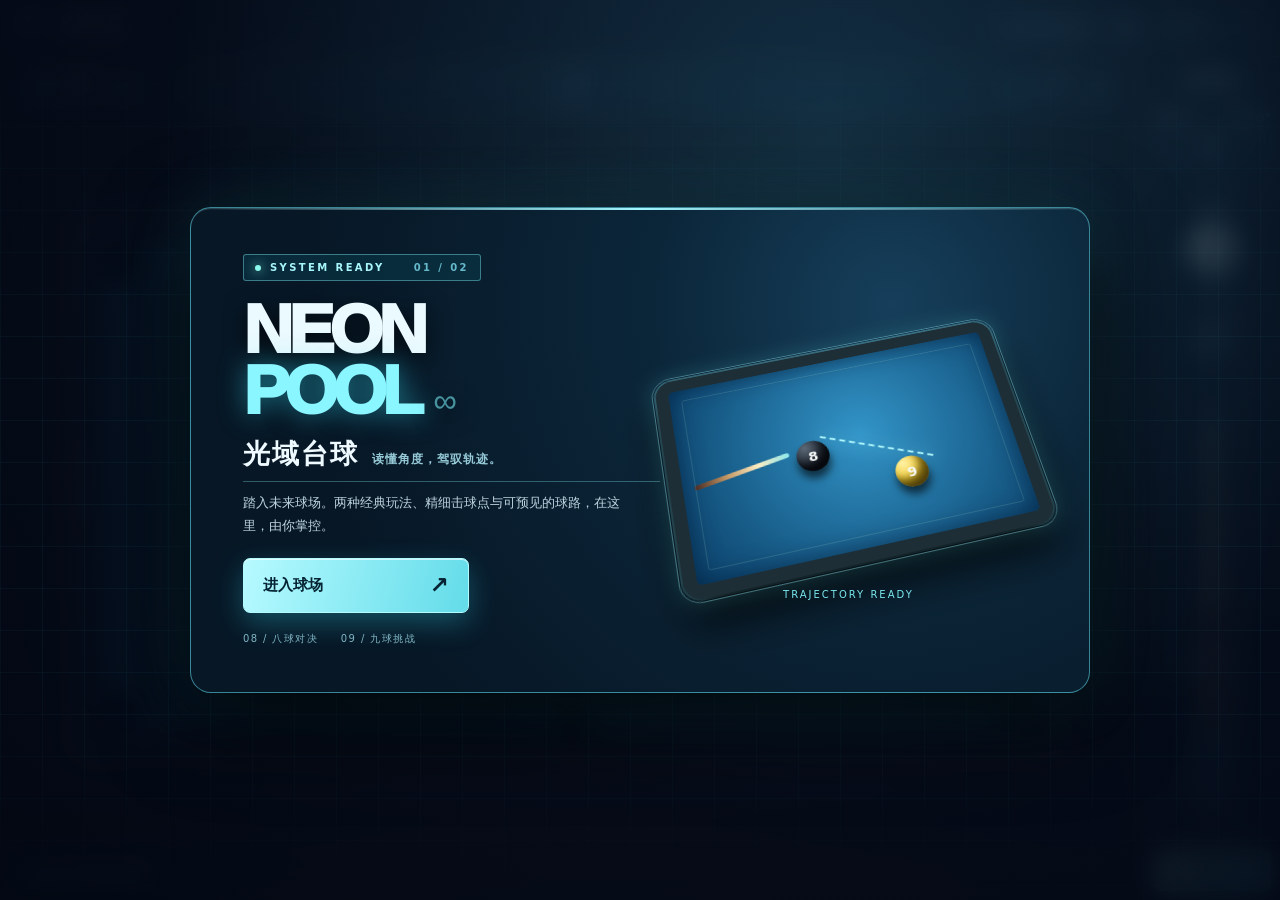
==== commit 2089de74: "Publish resin pool balls and pocket feedback fixes" ====
--- a/real-pool-web/index.html
+++ b/real-pool-web/index.html
@@ -20,7 +20,7 @@
   <div class="app">
     <header class="topbar">
       <div class="brand"><span class="brand-mark">●</span><div><strong>光域台球</strong><small>NEON POOL / 8·9 BALL</small></div></div>
-      <div class="top-actions"><button id="musicBtn" class="quiet music-toggle" type="button" aria-label="切换背景音乐" aria-pressed="false">♫ Lullaby 关</button><button id="rulesBtn" class="quiet" type="button">规则</button><button id="newBtn" class="quiet" type="button">新开一局</button><button id="fullBtn" class="quiet" type="button" aria-label="全屏">⛶</button></div>
+      <div class="top-actions"><button id="musicBtn" class="quiet music-toggle" type="button" aria-label="导入或切换背景音乐" aria-pressed="false">♫ 导入斯诺克小曲</button><input id="musicFile" type="file" accept="audio/*" hidden><button id="rulesBtn" class="quiet" type="button">规则</button><button id="newBtn" class="quiet" type="button">新开一局</button><button id="fullBtn" class="quiet" type="button" aria-label="全屏">⛶</button></div>
     </header>
     <main class="layout">
       <section class="arena" aria-label="台球桌">
@@ -30,22 +30,21 @@
       </section>
       <aside class="controls">
         <div class="control-head"><span>击球控制台</span><small>拖动球台调整瞄准</small></div>
-        <div class="angle-panel"><div class="angle-head"><span>精密瞄准</span><b id="angleReadout">0.00°</b></div><div id="angleRuler" class="angle-ruler" role="slider" aria-label="横向拖动刻度尺调整瞄准角" aria-valuemin="-180" aria-valuemax="180" aria-valuenow="0" tabindex="0"><span class="angle-ticks"></span><span class="angle-needle"></span></div><div class="angle-foot"><span>−1°</span><span>每格 0.1°</span><span>＋1°</span></div></div>
+        <div class="angle-panel"><div class="angle-head"><span>精密瞄准</span><b id="angleReadout">0.000°</b></div><div id="angleRuler" class="angle-ruler" role="slider" aria-label="横向拖动刻度尺调整瞄准角" aria-valuemin="-180" aria-valuemax="180" aria-valuenow="0" tabindex="0"><span class="angle-ticks"></span><span class="angle-needle"></span></div><div class="angle-foot"><span>−1°</span><span>每格 0.1°</span><span>＋1°</span></div></div>
         <div class="spin-group"><div><span>击球点</span><small>拖动白点控制旋转</small></div><div class="spin-pad" id="spinPad" role="slider" aria-label="击球点"><div class="spin-cross"></div><div id="spinDot" class="spin-dot"></div></div><button id="resetSpin" type="button" class="small-button">居中</button></div>
         <div class="power-group"><div class="control-line"><span>出杆力度</span><b id="powerReadout">56%</b></div><input id="power" type="range" min="5" max="100" value="56" aria-label="击球力度"><div class="power-ends"><span>轻推</span><span>强力</span></div></div>
         <div class="cue-meter" id="cueMeter" role="slider" aria-label="拉动球杆控制击球力度" aria-valuemin="5" aria-valuemax="100" aria-valuenow="56" tabindex="0"><div class="cue-track"><div class="cue-power" id="cuePower"></div><div class="cue-stick-vertical" id="cueStick"><span class="cue-tip"></span><span class="cue-inlay"></span></div><span class="cue-bottom">向下拉 · 松手击球</span></div></div>
         <button id="placeCueBtn" class="place-cue" type="button" hidden>确认白球位置</button>
         <button id="shootBtn" class="shoot" type="button">击 球 <span>→</span></button>
         <div class="tip" id="tipText">拖动画面瞄准；拉动球杆松手击球，或调节力度后点击击球。</div>
-        <div class="call-pocket" id="callPocketBox" hidden><strong>指定 8 号球落袋</strong><span>请点击球台上的一个袋口</span><b id="pocketName">尚未选袋</b></div>
-        <div class="spec"><span>球台参数</span><small>球径 57.15 mm · 六袋入口均为 90.4 mm</small></div>
+        <div class="spec"><span>球台参数</span><small>球径 57.15 mm · 六袋入口均约 96.4 mm</small></div>
       </aside>
     </main>
-    <footer>桌面：拖动瞄准 / 拖动刻度尺精调 / 拉杆击球 · ← → 每次 0.05° · 空格击球 · F 全屏　/　平板：拖动瞄准 / 刻度尺精调 / 拉杆击球</footer>
+    <footer>桌面：拖动瞄准 / 拖动刻度尺精调 / 拉杆击球 · ← → 每次 0.01° · 空格击球 · F 全屏　/　平板：拖动瞄准 / 刻度尺精调 / 拉杆击球</footer>
   </div>
   <div class="overlay start-overlay" id="startOverlay"><div class="start-card"><div class="start-copy"><div class="start-signal"><span class="signal-dot"></span>SYSTEM READY <b>01 / 02</b></div><div class="start-wordmark">NEON <span>POOL</span><i>∞</i></div><h1 class="start-title">光域台球<span>读懂角度，驾驭轨迹。</span></h1><p>踏入未来球场。两种经典玩法、精细击球点与可预见的球路，在这里，由你掌控。</p><button id="startBtn" class="start-btn" type="button">进入球场 <span>↗</span></button><div class="start-foot">08 / 八球对决　　09 / 九球挑战</div></div><div class="start-visual" aria-hidden="true"><div class="start-table"><i class="start-ball a">8</i><i class="start-ball b">9</i><i class="start-trace"></i><i class="start-cue"></i></div><span>TRAJECTORY READY</span></div></div></div>
   <div class="overlay hidden" id="menuOverlay"><div class="menu-card"><div class="eyebrow">MATCH PROTOCOL / 02</div><h1>选择你的<br><em>对局模式。</em></h1><p>设定对手，然后走上球台。精准瞄准，掌控每一次碰撞。</p><div class="opponent-select" aria-label="对手类型"><button id="versusAI" class="selected" type="button">挑战电脑</button><button id="versusLocal" type="button">双人同屏</button></div><div class="difficulty-select" id="difficultySelect" aria-label="电脑难度"><span>电脑难度</span><button type="button" data-difficulty="easy">入门</button><button type="button" data-difficulty="normal" class="selected">标准</button><button type="button" data-difficulty="hard">大师</button></div><div class="mode-grid"><button class="mode-card" type="button" data-mode="eight"><span class="mode-ball black">8</span><span><b>八球对决</b><small>清空己方球，决胜黑八</small></span><span class="arrow">→</span></button><button class="mode-card" type="button" data-mode="nine"><span class="mode-ball yellow">9</span><span><b>九球挑战</b><small>依次碰球，冲击九号</small></span><span class="arrow">→</span></button></div><small class="menu-foot">轨迹预测只显示首碰与碰库前路径</small></div></div>
-  <div class="overlay hidden" id="rulesOverlay"><div class="menu-card rules-card"><button id="closeRules" class="close" type="button" aria-label="关闭">×</button><div class="eyebrow">HOW TO PLAY</div><h2>玩法与操作</h2><p><b>瞄准：</b>在球台上拖动调整方向，在右侧横向拖动刻度尺作精细调整；方向键每次调整 0.05°。辅助线连接母球与首碰球，并显示两球碰后的分离实线；碰库前的预测结束后不延伸到袋口。红线表示首碰球不合法。<b>力度：</b>向下拉右侧球杆，松手击球。<b>旋转：</b>移动击球点。也可按空格或点击“击球”。</p><p><b>自由球：</b>点按或拖动台面摆放白球，点击“确认白球位置”；击球前可以点击“重新摆放白球”再次调整。</p><p><b>八球：</b>开球后先分配全色与花色；先打自己的球，清空后指定袋口并打进 8 号球。犯规后对手自由摆放白球。</p><p><b>九球：</b>每杆先碰当前最小号球；合法击入 9 号球获胜。犯规后对手自由摆放白球。</p><p>背景音乐为原创 Lullaby 风格循环，可用顶部按钮开关；球碰球、碰库与落袋音效随击球播放。网页规则包含首球、无碰库、白球落袋、目标球与胜负判定。开球、叫袋和推杆使用适合双人网页对战的简化流程。</p></div></div>
+  <div class="overlay hidden" id="rulesOverlay"><div class="menu-card rules-card"><button id="closeRules" class="close" type="button" aria-label="关闭">×</button><div class="eyebrow">HOW TO PLAY</div><h2>玩法与操作</h2><p><b>瞄准：</b>在球台上拖动调整方向，在右侧横向拖动刻度尺作精细调整；方向键每次调整 0.01°。辅助线连接母球与首碰球，并显示两球碰后的分离实线；碰库前的预测结束后不延伸到袋口。红线表示首碰球不合法。<b>力度：</b>向下拉右侧球杆，松手击球。<b>旋转：</b>移动击球点；每次出杆后自动回到中杆。也可按空格或点击“击球”。</p><p><b>自由球：</b>点按或拖动台面摆放白球，点击“确认白球位置”；击球前可以点击“重新摆放白球”再次调整。</p><p><b>八球：</b>开球后先分配全色与花色；先打自己的球，清空后合法打进 8 号球即可获胜，无需指定袋口。犯规后对手自由摆放白球。</p><p><b>九球：</b>每杆先碰当前最小号球；合法打进 9 号球获胜。</p><p>顶部“导入斯诺克小曲”可选择本机音频并循环播放，文件只在当前浏览器里使用；球碰球、碰库与落袋音效会随击球播放。网页包含首球、无碰库、白球落袋及胜负判定。开球流程为适合网页对战的简化规则。</p></div></div>
   <script src="./game.js"></script>
   <script src="./audio.js"></script>
 </body>
--- a/real-pool-web/future.css
+++ b/real-pool-web/future.css
@@ -58,7 +58,7 @@
 .angle-head{font-size:10px;font-weight:700}.angle-head b{color:#93f4ff;font-size:13px;font-variant-numeric:tabular-nums}
 .angle-ruler{position:relative;display:block;width:100%;height:31px;margin-top:5px;border:1px solid #5aa8be91;border-radius:5px;background:linear-gradient(180deg,#071625,#102d42 75%,#0b253a);box-shadow:inset 0 0 9px #0008,0 0 12px #3ed8f51d;overflow:hidden;touch-action:none;cursor:ew-resize;outline:none}
 .angle-ruler:focus-visible{outline:2px solid #b0f7ff;outline-offset:2px}
-.angle-ticks{position:absolute;inset:3px 0 4px;background-image:repeating-linear-gradient(90deg,transparent 0 3px,#b7ebf888 3px 4px),repeating-linear-gradient(90deg,transparent 0 19px,#d5faff 19px 21px,transparent 21px 40px);background-size:40px 10px,40px 22px;background-position-x:var(--tick-offset,0px);background-repeat:repeat-x;opacity:.9}
+.angle-ticks{position:absolute;inset:3px 0 4px;background-image:repeating-linear-gradient(90deg,transparent 0 9px,#b7ebf888 9px 10px),repeating-linear-gradient(90deg,transparent 0 49px,#d5faff 49px 51px,transparent 51px 100px);background-size:100px 10px,100px 22px;background-position-x:var(--tick-offset,0px);background-repeat:repeat-x;opacity:.9}
 .angle-needle{position:absolute;left:50%;top:0;bottom:0;width:2px;transform:translateX(-50%);background:#9cf6ff;box-shadow:0 0 8px #8cf5ff}
 .angle-needle::before{content:"";position:absolute;left:-4px;top:0;border-left:5px solid transparent;border-right:5px solid transparent;border-top:6px solid #a7f9ff}
 .angle-foot{margin-top:4px;font-size:7px;white-space:nowrap}.angle-foot span:nth-child(2){color:#70adbe}
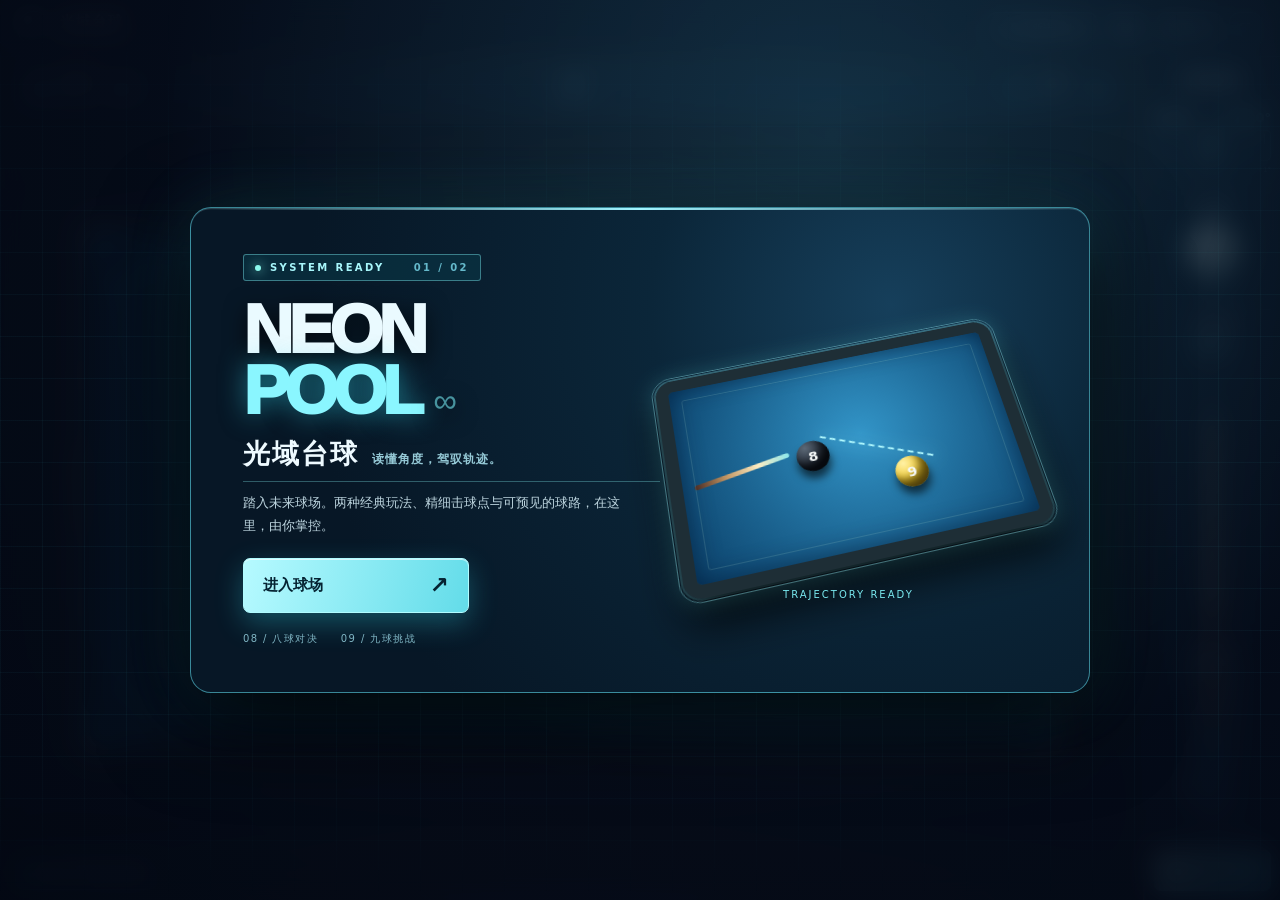
==== commit 58d251d4: "Refine blue pocket cushions, retract middle jaws and improve pool AI and power" ====
--- a/real-pool-web/index.html
+++ b/real-pool-web/index.html
@@ -45,7 +45,7 @@
   <div class="overlay start-overlay" id="startOverlay"><div class="start-card"><div class="start-copy"><div class="start-signal"><span class="signal-dot"></span>SYSTEM READY <b>01 / 02</b></div><div class="start-wordmark">NEON <span>POOL</span><i>∞</i></div><h1 class="start-title">光域台球<span>读懂角度，驾驭轨迹。</span></h1><p>踏入未来球场。两种经典玩法、精细击球点与可预见的球路，在这里，由你掌控。</p><button id="startBtn" class="start-btn" type="button">进入球场 <span>↗</span></button><div class="start-foot">08 / 八球对决　　09 / 九球挑战</div></div><div class="start-visual" aria-hidden="true"><div class="start-table"><i class="start-ball a">8</i><i class="start-ball b">9</i><i class="start-trace"></i><i class="start-cue"></i></div><span>TRAJECTORY READY</span></div></div></div>
   <div class="overlay hidden" id="menuOverlay"><div class="menu-card"><div class="eyebrow">MATCH PROTOCOL / 02</div><h1>选择你的<br><em>对局模式。</em></h1><p>设定对手，然后走上球台。精准瞄准，掌控每一次碰撞。</p><div class="opponent-select" aria-label="对手类型"><button id="versusAI" class="selected" type="button">挑战电脑</button><button id="versusLocal" type="button">双人同屏</button></div><div class="difficulty-select" id="difficultySelect" aria-label="电脑难度"><span>电脑难度</span><button type="button" data-difficulty="easy">入门</button><button type="button" data-difficulty="normal" class="selected">标准</button><button type="button" data-difficulty="hard">大师</button></div><div class="mode-grid"><button class="mode-card" type="button" data-mode="eight"><span class="mode-ball black">8</span><span><b>八球对决</b><small>清空己方球，决胜黑八</small></span><span class="arrow">→</span></button><button class="mode-card" type="button" data-mode="nine"><span class="mode-ball yellow">9</span><span><b>九球挑战</b><small>依次碰球，冲击九号</small></span><span class="arrow">→</span></button></div><small class="menu-foot">轨迹预测只显示首碰与碰库前路径</small></div></div>
   <div class="overlay hidden" id="rulesOverlay"><div class="menu-card rules-card"><button id="closeRules" class="close" type="button" aria-label="关闭">×</button><div class="eyebrow">HOW TO PLAY</div><h2>玩法与操作</h2><p><b>瞄准：</b>在球台上拖动调整方向，在右侧横向拖动刻度尺作精细调整；方向键每次调整 0.01°。辅助线连接母球与首碰球，并显示两球碰后的分离实线；碰库前的预测结束后不延伸到袋口。红线表示首碰球不合法。<b>力度：</b>向下拉右侧球杆，松手击球。<b>旋转：</b>移动击球点；每次出杆后自动回到中杆。也可按空格或点击“击球”。</p><p><b>自由球：</b>点按或拖动台面摆放白球，点击“确认白球位置”；击球前可以点击“重新摆放白球”再次调整。</p><p><b>八球：</b>开球后先分配全色与花色；先打自己的球，清空后合法打进 8 号球即可获胜，无需指定袋口。犯规后对手自由摆放白球。</p><p><b>九球：</b>每杆先碰当前最小号球；合法打进 9 号球获胜。</p><p>顶部“导入斯诺克小曲”可选择本机音频并循环播放，文件只在当前浏览器里使用；球碰球、碰库与落袋音效会随击球播放。网页包含首球、无碰库、白球落袋及胜负判定。开球流程为适合网页对战的简化规则。</p></div></div>
-  <script src="./game.js"></script>
+  <script src="./game.js?v=20260930-pocket-jaws"></script>
   <script src="./audio.js"></script>
 </body>
 </html>
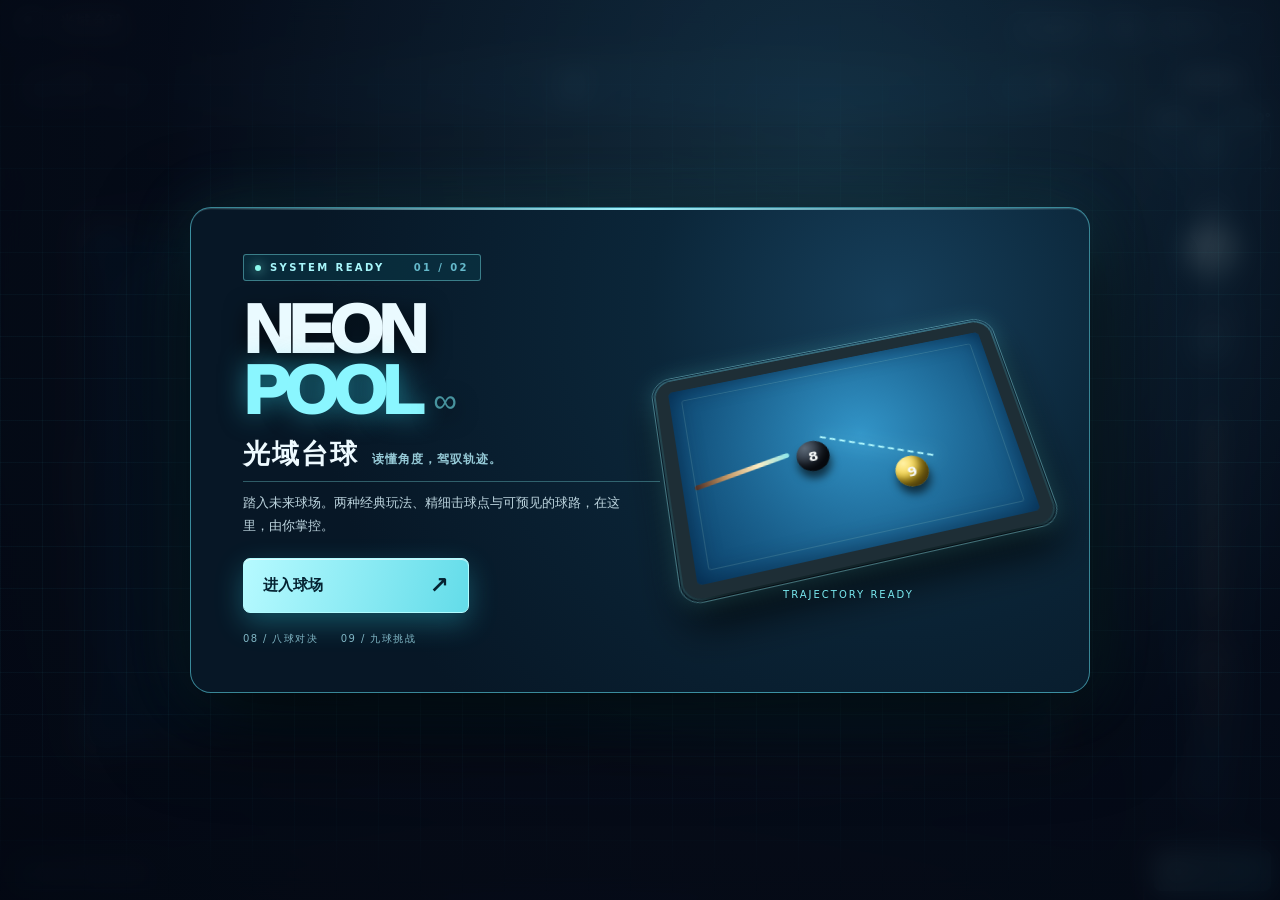
==== commit a20ac5f4: "Unify deep blue pockets, strengthen safety and kick shots, add Enzalla Lullaby player" ====
--- a/real-pool-web/index.html
+++ b/real-pool-web/index.html
@@ -9,7 +9,7 @@
   <title>光域台球 · 八球 / 九球</title>
   <link rel="stylesheet" href="./style.css">
   <link rel="stylesheet" href="./revamp.css">
-  <link rel="stylesheet" href="./future.css">
+  <link rel="stylesheet" href="./future.css?v=20260930-music">
 </head>
 <body>
   <div class="boot" id="boot" aria-label="正在启动光域球场">
@@ -20,7 +20,7 @@
   <div class="app">
     <header class="topbar">
       <div class="brand"><span class="brand-mark">●</span><div><strong>光域台球</strong><small>NEON POOL / 8·9 BALL</small></div></div>
-      <div class="top-actions"><button id="musicBtn" class="quiet music-toggle" type="button" aria-label="导入或切换背景音乐" aria-pressed="false">♫ 导入斯诺克小曲</button><input id="musicFile" type="file" accept="audio/*" hidden><button id="rulesBtn" class="quiet" type="button">规则</button><button id="newBtn" class="quiet" type="button">新开一局</button><button id="fullBtn" class="quiet" type="button" aria-label="全屏">⛶</button></div>
+      <div class="top-actions"><button id="musicBtn" class="quiet music-toggle" type="button" aria-label="切换 Lullaby 背景音乐" aria-pressed="false">♫ Lullaby 关</button><input id="musicFile" type="file" accept="audio/*" hidden><button id="rulesBtn" class="quiet" type="button">规则</button><button id="newBtn" class="quiet" type="button">新开一局</button><button id="fullBtn" class="quiet" type="button" aria-label="全屏">⛶</button></div>
     </header>
     <main class="layout">
       <section class="arena" aria-label="台球桌">
@@ -37,15 +37,21 @@
         <button id="placeCueBtn" class="place-cue" type="button" hidden>确认白球位置</button>
         <button id="shootBtn" class="shoot" type="button">击 球 <span>→</span></button>
         <div class="tip" id="tipText">拖动画面瞄准；拉动球杆松手击球，或调节力度后点击击球。</div>
-        <div class="spec"><span>球台参数</span><small>球径 57.15 mm · 六袋入口均约 96.4 mm</small></div>
+        <div class="spec"><span>球台参数</span><small>球径 57.15 mm · 六袋入口均约 98.3 mm</small></div>
       </aside>
     </main>
     <footer>桌面：拖动瞄准 / 拖动刻度尺精调 / 拉杆击球 · ← → 每次 0.01° · 空格击球 · F 全屏　/　平板：拖动瞄准 / 刻度尺精调 / 拉杆击球</footer>
   </div>
   <div class="overlay start-overlay" id="startOverlay"><div class="start-card"><div class="start-copy"><div class="start-signal"><span class="signal-dot"></span>SYSTEM READY <b>01 / 02</b></div><div class="start-wordmark">NEON <span>POOL</span><i>∞</i></div><h1 class="start-title">光域台球<span>读懂角度，驾驭轨迹。</span></h1><p>踏入未来球场。两种经典玩法、精细击球点与可预见的球路，在这里，由你掌控。</p><button id="startBtn" class="start-btn" type="button">进入球场 <span>↗</span></button><div class="start-foot">08 / 八球对决　　09 / 九球挑战</div></div><div class="start-visual" aria-hidden="true"><div class="start-table"><i class="start-ball a">8</i><i class="start-ball b">9</i><i class="start-trace"></i><i class="start-cue"></i></div><span>TRAJECTORY READY</span></div></div></div>
   <div class="overlay hidden" id="menuOverlay"><div class="menu-card"><div class="eyebrow">MATCH PROTOCOL / 02</div><h1>选择你的<br><em>对局模式。</em></h1><p>设定对手，然后走上球台。精准瞄准，掌控每一次碰撞。</p><div class="opponent-select" aria-label="对手类型"><button id="versusAI" class="selected" type="button">挑战电脑</button><button id="versusLocal" type="button">双人同屏</button></div><div class="difficulty-select" id="difficultySelect" aria-label="电脑难度"><span>电脑难度</span><button type="button" data-difficulty="easy">入门</button><button type="button" data-difficulty="normal" class="selected">标准</button><button type="button" data-difficulty="hard">大师</button></div><div class="mode-grid"><button class="mode-card" type="button" data-mode="eight"><span class="mode-ball black">8</span><span><b>八球对决</b><small>清空己方球，决胜黑八</small></span><span class="arrow">→</span></button><button class="mode-card" type="button" data-mode="nine"><span class="mode-ball yellow">9</span><span><b>九球挑战</b><small>依次碰球，冲击九号</small></span><span class="arrow">→</span></button></div><small class="menu-foot">轨迹预测只显示首碰与碰库前路径</small></div></div>
-  <div class="overlay hidden" id="rulesOverlay"><div class="menu-card rules-card"><button id="closeRules" class="close" type="button" aria-label="关闭">×</button><div class="eyebrow">HOW TO PLAY</div><h2>玩法与操作</h2><p><b>瞄准：</b>在球台上拖动调整方向，在右侧横向拖动刻度尺作精细调整；方向键每次调整 0.01°。辅助线连接母球与首碰球，并显示两球碰后的分离实线；碰库前的预测结束后不延伸到袋口。红线表示首碰球不合法。<b>力度：</b>向下拉右侧球杆，松手击球。<b>旋转：</b>移动击球点；每次出杆后自动回到中杆。也可按空格或点击“击球”。</p><p><b>自由球：</b>点按或拖动台面摆放白球，点击“确认白球位置”；击球前可以点击“重新摆放白球”再次调整。</p><p><b>八球：</b>开球后先分配全色与花色；先打自己的球，清空后合法打进 8 号球即可获胜，无需指定袋口。犯规后对手自由摆放白球。</p><p><b>九球：</b>每杆先碰当前最小号球；合法打进 9 号球获胜。</p><p>顶部“导入斯诺克小曲”可选择本机音频并循环播放，文件只在当前浏览器里使用；球碰球、碰库与落袋音效会随击球播放。网页包含首球、无碰库、白球落袋及胜负判定。开球流程为适合网页对战的简化规则。</p></div></div>
-  <script src="./game.js?v=20260930-pocket-jaws"></script>
-  <script src="./audio.js"></script>
+  <div class="overlay hidden" id="rulesOverlay"><div class="menu-card rules-card"><button id="closeRules" class="close" type="button" aria-label="关闭">×</button><div class="eyebrow">HOW TO PLAY</div><h2>玩法与操作</h2><p><b>瞄准：</b>在球台上拖动调整方向，在右侧横向拖动刻度尺作精细调整；方向键每次调整 0.01°。辅助线连接母球与首碰球，并显示两球碰后的分离实线；碰库前的预测结束后不延伸到袋口。红线表示首碰球不合法。<b>力度：</b>向下拉右侧球杆，松手击球。<b>旋转：</b>移动击球点；每次出杆后自动回到中杆。也可按空格或点击“击球”。</p><p><b>自由球：</b>点按或拖动台面摆放白球，点击“确认白球位置”；击球前可以点击“重新摆放白球”再次调整。</p><p><b>八球：</b>开球后先分配全色与花色；先打自己的球，清空后合法打进 8 号球即可获胜，无需指定袋口。犯规后对手自由摆放白球。</p><p><b>九球：</b>每杆先碰当前最小号球；合法打进 9 号球获胜。</p><p>进入球场后尝试播放 Enzalla《Lullaby》，顶部音乐键可开关。官方播放器需要联网；浏览器限制自动播放时，点击播放器的播放键即可。也可导入本机音频并循环播放，文件只在当前浏览器里使用；球碰球、碰库与落袋音效会随击球播放。网页包含首球、无碰库、白球落袋及胜负判定。开球流程为适合网页对战的简化规则。</p></div></div>
+  <aside id="musicPanel" class="music-panel" hidden aria-label="背景音乐播放器">
+    <div class="music-panel-head"><strong>Lullaby <small>ENZALLA</small></strong><button id="closeMusic" type="button" aria-label="收起音乐播放器">×</button></div>
+    <p id="musicStatus" role="status">Enzalla · Lullaby · 官方在线播放</p>
+    <iframe id="musicFrame" title="Enzalla · Lullaby 官方播放器" width="100%" height="166" scrolling="no" frameborder="0" allow="autoplay"></iframe>
+    <div class="music-panel-foot"><a href="https://soundcloud.com/enzalla/lullaby" target="_blank" rel="noopener noreferrer">艺人官方曲目 ↗</a><button id="localMusicBtn" type="button">本机音频</button></div>
+  </aside>
+  <script src="./game.js?v=20260930-defence-music"></script>
+  <script src="./audio.js?v=20260930-lullaby"></script>
 </body>
 </html>
--- a/real-pool-web/future.css
+++ b/real-pool-web/future.css
@@ -69,4 +69,6 @@
 @media (max-height:500px){.start-card{min-height:0;max-height:94svh;padding:18px 27px;grid-template-columns:1fr .8fr}.start-signal{font-size:7px;padding:5px 7px}.start-signal b{margin-left:6px}.start-wordmark{font-size:43px;margin:10px 0 5px;letter-spacing:-3px}.start-wordmark i{font-size:20px;right:-21px}.start-title{font-size:18px!important;margin:8px 0 5px!important;padding-bottom:5px}.start-title span{font-size:8px}.start-card .start-copy>p{font-size:9px;line-height:1.4;margin:5px 0}.start-btn{margin-top:11px;padding:9px 14px;font-size:12px;min-width:0}.start-card .start-btn{margin-top:10px}.start-card .start-foot{margin-top:8px;font-size:8px}.start-visual{height:235px;transform:scale(.7)}.boot-scene{transform:scale(.6);margin:-20px 0}.boot-title{font-size:32px}.boot-track{margin-top:10px}.place-cue{min-height:27px;margin:2px 0;font-size:8px}}
 @media (max-height:500px){.angle-panel{margin:2px 0 3px;padding:0 0 3px}.angle-head{font-size:7px}.angle-head b{font-size:9px}.angle-ruler{height:20px;margin-top:2px}.angle-foot{display:none}}
 @media (max-width:700px){.angle-head{font-size:8px}.angle-head b{font-size:10px}.angle-ruler{height:24px}.angle-foot{display:none}}
+.music-panel{position:absolute;z-index:80;top:64px;right:18px;width:min(350px,calc(100% - 36px));padding:14px;border:1px solid #327a98;border-radius:14px;background:#091c2bf5;box-shadow:0 16px 45px #0009;color:#d9f4ff}
+.music-panel[hidden]{display:block;visibility:hidden;pointer-events:none}.music-panel-head,.music-panel-foot{display:flex;align-items:center;justify-content:space-between;gap:12px}.music-panel-head strong{font-size:17px}.music-panel-head small{margin-left:8px;font-size:9px;letter-spacing:2px;color:#79b5ca}.music-panel button{border:1px solid #356580;background:#123247;color:#d8f6ff;border-radius:7px;padding:5px 9px;cursor:pointer}.music-panel-head button{font-size:20px;padding:0 8px}.music-panel p{font-size:11px;color:#95bdcf;line-height:1.5;min-height:17px}.music-panel iframe{display:block;border:0;border-radius:8px;background:#142c3c}.music-panel-foot{margin-top:12px;font-size:10px}.music-panel-foot a{color:#9bddea}.music-panel-foot button{font-size:10px}
 @media (orientation:portrait) and (max-width:700px){.start-card{max-height:95%;width:96%;padding:12px 22px}.start-wordmark{font-size:38px}.start-title{font-size:17px!important}.start-card .start-copy>p{font-size:8px}.start-visual{height:200px;transform:scale(.55)}.start-foot{font-size:7px}.place-cue{min-height:25px}}
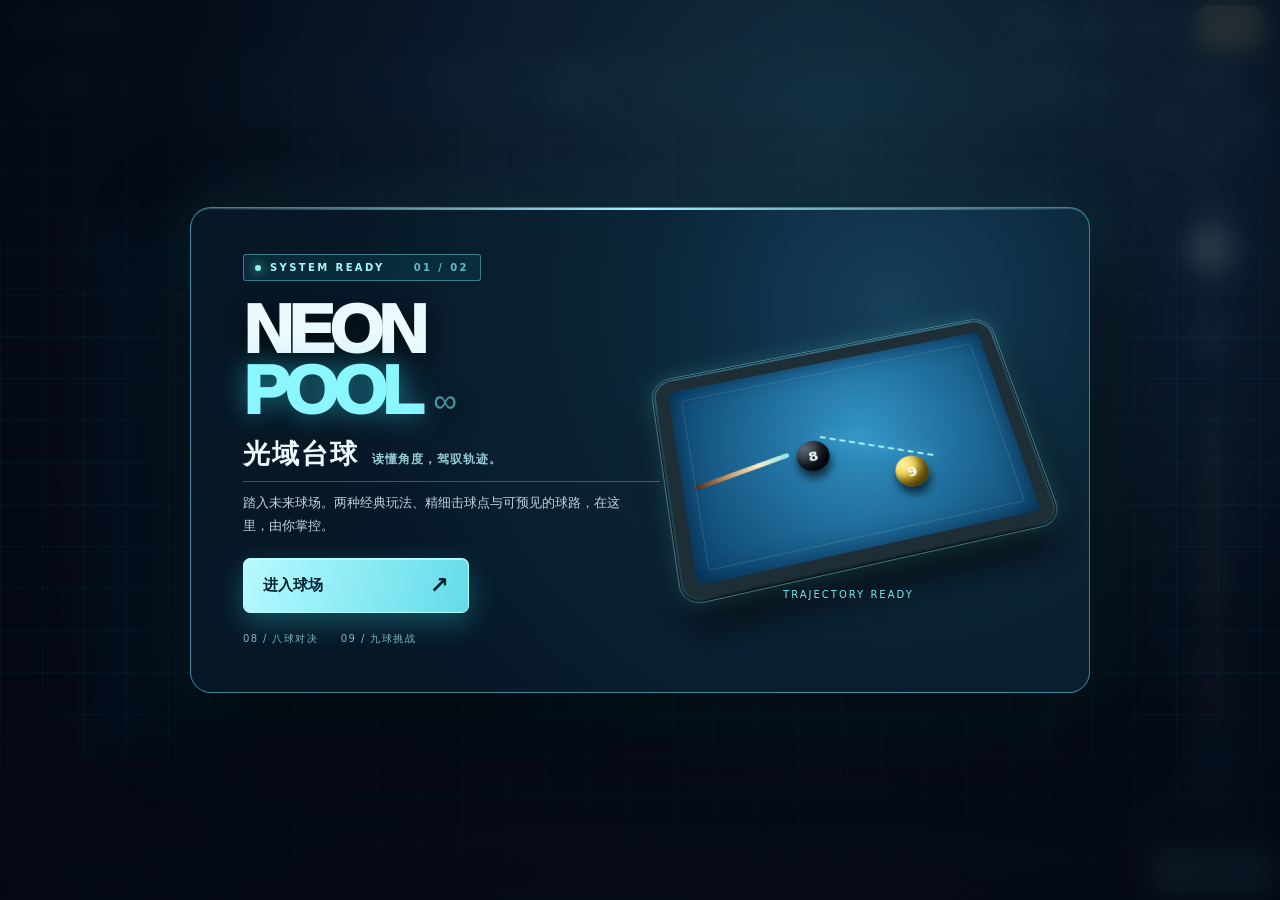
==== commit 3d79fa40: "Add independent master pool version with spin tactics and mobile controls" ====
--- a/real-pool-web/index.html
+++ b/real-pool-web/index.html
@@ -9,18 +9,21 @@
   <title>光域台球 · 八球 / 九球</title>
   <link rel="stylesheet" href="./style.css">
   <link rel="stylesheet" href="./revamp.css">
-  <link rel="stylesheet" href="./future.css?v=20260930-music">
+  <link rel="stylesheet" href="./future.css?v=20261006-pocket-fix">
+  <link rel="stylesheet" href="./mobile.css?v=20261006-phone-review">
 </head>
-<body>
+<body id="mobile-pool-preview">
+  <div class="mobile-game-surface">
   <div class="boot" id="boot" aria-label="正在启动光域球场">
     <div class="boot-system">SYSTEM / NEON POOL <span>● LINK ACTIVE</span></div>
     <div class="boot-scene"><div class="boot-orbit orbit-one"></div><div class="boot-orbit orbit-two"></div><div class="boot-ball boot-eight">8</div><div class="boot-ball boot-nine">9</div><div class="boot-cue"></div></div>
     <div class="boot-title">NEON <em>POOL</em></div><div class="boot-sub">正在同步球台轨迹与碰撞模型</div><div class="boot-track"><span id="bootProgress"></span></div><div class="boot-percent" id="bootPercent">0%</div><button id="skipBoot" type="button">直接进入 →</button>
   </div>
   <div class="app">
-    <header class="topbar">
+    <header class="topbar" id="previewTopbar">
       <div class="brand"><span class="brand-mark">●</span><div><strong>光域台球</strong><small>NEON POOL / 8·9 BALL</small></div></div>
-      <div class="top-actions"><button id="musicBtn" class="quiet music-toggle" type="button" aria-label="切换 Lullaby 背景音乐" aria-pressed="false">♫ Lullaby 关</button><input id="musicFile" type="file" accept="audio/*" hidden><button id="rulesBtn" class="quiet" type="button">规则</button><button id="newBtn" class="quiet" type="button">新开一局</button><button id="fullBtn" class="quiet" type="button" aria-label="全屏">⛶</button></div>
+      <div class="top-actions"><button id="landscapeBtn" class="quiet" type="button" aria-label="切换横屏显示" aria-pressed="false">横屏 ↷</button><button id="musicBtn" class="quiet music-toggle" type="button" aria-label="切换本地背景音乐" aria-pressed="false">♫ 音乐关</button><input id="musicFile" type="file" accept="audio/*" hidden><button id="rulesBtn" class="quiet" type="button">规则</button><button id="newBtn" class="quiet" type="button">新开一局</button><button id="fullBtn" class="quiet" type="button" aria-label="全屏预览游戏" aria-pressed="false">全屏 ⛶</button></div>
+    <span id="fullscreenFeedback" role="status" aria-live="polite" hidden></span>
     </header>
     <main class="layout">
       <section class="arena" aria-label="台球桌">
@@ -37,21 +40,24 @@
         <button id="placeCueBtn" class="place-cue" type="button" hidden>确认白球位置</button>
         <button id="shootBtn" class="shoot" type="button">击 球 <span>→</span></button>
         <div class="tip" id="tipText">拖动画面瞄准；拉动球杆松手击球，或调节力度后点击击球。</div>
-        <div class="spec"><span>球台参数</span><small>球径 57.15 mm · 六袋入口均约 98.3 mm</small></div>
+        <div class="spec"><span>球台参数</span><small>球径 57.15 mm · 六袋入口均约 100.3 mm</small></div>
       </aside>
     </main>
     <footer>桌面：拖动瞄准 / 拖动刻度尺精调 / 拉杆击球 · ← → 每次 0.01° · 空格击球 · F 全屏　/　平板：拖动瞄准 / 刻度尺精调 / 拉杆击球</footer>
   </div>
   <div class="overlay start-overlay" id="startOverlay"><div class="start-card"><div class="start-copy"><div class="start-signal"><span class="signal-dot"></span>SYSTEM READY <b>01 / 02</b></div><div class="start-wordmark">NEON <span>POOL</span><i>∞</i></div><h1 class="start-title">光域台球<span>读懂角度，驾驭轨迹。</span></h1><p>踏入未来球场。两种经典玩法、精细击球点与可预见的球路，在这里，由你掌控。</p><button id="startBtn" class="start-btn" type="button">进入球场 <span>↗</span></button><div class="start-foot">08 / 八球对决　　09 / 九球挑战</div></div><div class="start-visual" aria-hidden="true"><div class="start-table"><i class="start-ball a">8</i><i class="start-ball b">9</i><i class="start-trace"></i><i class="start-cue"></i></div><span>TRAJECTORY READY</span></div></div></div>
   <div class="overlay hidden" id="menuOverlay"><div class="menu-card"><div class="eyebrow">MATCH PROTOCOL / 02</div><h1>选择你的<br><em>对局模式。</em></h1><p>设定对手，然后走上球台。精准瞄准，掌控每一次碰撞。</p><div class="opponent-select" aria-label="对手类型"><button id="versusAI" class="selected" type="button">挑战电脑</button><button id="versusLocal" type="button">双人同屏</button></div><div class="difficulty-select" id="difficultySelect" aria-label="电脑难度"><span>电脑难度</span><button type="button" data-difficulty="easy">入门</button><button type="button" data-difficulty="normal" class="selected">标准</button><button type="button" data-difficulty="hard">大师</button></div><div class="mode-grid"><button class="mode-card" type="button" data-mode="eight"><span class="mode-ball black">8</span><span><b>八球对决</b><small>清空己方球，决胜黑八</small></span><span class="arrow">→</span></button><button class="mode-card" type="button" data-mode="nine"><span class="mode-ball yellow">9</span><span><b>九球挑战</b><small>依次碰球，冲击九号</small></span><span class="arrow">→</span></button></div><small class="menu-foot">轨迹预测只显示首碰与碰库前路径</small></div></div>
-  <div class="overlay hidden" id="rulesOverlay"><div class="menu-card rules-card"><button id="closeRules" class="close" type="button" aria-label="关闭">×</button><div class="eyebrow">HOW TO PLAY</div><h2>玩法与操作</h2><p><b>瞄准：</b>在球台上拖动调整方向，在右侧横向拖动刻度尺作精细调整；方向键每次调整 0.01°。辅助线连接母球与首碰球，并显示两球碰后的分离实线；碰库前的预测结束后不延伸到袋口。红线表示首碰球不合法。<b>力度：</b>向下拉右侧球杆，松手击球。<b>旋转：</b>移动击球点；每次出杆后自动回到中杆。也可按空格或点击“击球”。</p><p><b>自由球：</b>点按或拖动台面摆放白球，点击“确认白球位置”；击球前可以点击“重新摆放白球”再次调整。</p><p><b>八球：</b>开球后先分配全色与花色；先打自己的球，清空后合法打进 8 号球即可获胜，无需指定袋口。犯规后对手自由摆放白球。</p><p><b>九球：</b>每杆先碰当前最小号球；合法打进 9 号球获胜。</p><p>进入球场后尝试播放 Enzalla《Lullaby》，顶部音乐键可开关。官方播放器需要联网；浏览器限制自动播放时，点击播放器的播放键即可。也可导入本机音频并循环播放，文件只在当前浏览器里使用；球碰球、碰库与落袋音效会随击球播放。网页包含首球、无碰库、白球落袋及胜负判定。开球流程为适合网页对战的简化规则。</p></div></div>
+  <div class="overlay hidden" id="rulesOverlay"><div class="menu-card rules-card"><button id="closeRules" class="close" type="button" aria-label="关闭">×</button><div class="eyebrow">HOW TO PLAY</div><h2>玩法与操作</h2><p><b>瞄准：</b>在球台上拖动调整方向，在右侧横向拖动刻度尺作精细调整；方向键每次调整 0.01°。辅助线恢复原来的首碰圆、目标球短线与白球短线，用于判断碰撞方向；高低杆、侧旋和碰库后的最终落点以实际击球为准。红线表示首碰球不合法。<b>力度：</b>向下拉右侧球杆，松手击球。<b>旋转：</b>移动击球点；每次出杆后自动回到中杆。也可按空格或点击“击球”。</p><p><b>袋口：</b>球进入袋洞的有效下沉区域后落袋，慢球也可进袋；撞到可见胶边会反弹。六袋绘制与碰撞共用袋口几何。</p><p><b>大师：</b>会比较高低杆、左右轻重塞与混合塞，规划下一球；直接进攻困难时尝试翻袋或碰库勾球，防守时寻找藏白球、遮住对手首碰线的落点。出杆前显示击球点和力度，选择与执行仍可能失误。</p><p><b>自由球：</b>点按或拖动台面摆放白球，点击“确认白球位置”；击球前可以点击“重新摆放白球”再次调整。</p><p><b>八球：</b>开球后先分配全色与花色；先打自己的球，清空后合法打进 8 号球即可获胜，无需指定袋口。犯规后对手自由摆放白球。</p><p><b>九球：</b>每杆先碰当前最小号球；合法打进 9 号球获胜。</p><p>首次点按后播放本地钢琴音频，顶部音乐键可开关。测试曲为 Erik Satie 作曲、Kevin MacLeod 演奏的《Gymnopedie No. 1》（CC BY 4.0，已转码）；不是 Enzalla《Lullaby》，原曲待替换。也可导入本机音频并循环播放，文件只在当前浏览器里使用；球碰球、碰库与落袋音效会随击球播放。网页包含首球、无碰库、白球落袋及胜负判定。开球流程为适合网页对战的简化规则。</p></div></div>
   <aside id="musicPanel" class="music-panel" hidden aria-label="背景音乐播放器">
-    <div class="music-panel-head"><strong>Lullaby <small>ENZALLA</small></strong><button id="closeMusic" type="button" aria-label="收起音乐播放器">×</button></div>
-    <p id="musicStatus" role="status">Enzalla · Lullaby · 官方在线播放</p>
-    <iframe id="musicFrame" title="Enzalla · Lullaby 官方播放器" width="100%" height="166" scrolling="no" frameborder="0" allow="autoplay"></iframe>
+    <div class="music-panel-head"><strong>钢琴音乐 <small>KEVIN MACLEOD</small></strong><button id="closeMusic" type="button" aria-label="收起音乐播放器">×</button></div>
+    <p id="musicStatus" role="status">Gymnopedie No. 1 · 本地循环播放</p>
+    <a href="https://incompetech.com/music/royalty-free/index.html?Search=Search&amp;isrc=USUAN1100787" target="_blank" rel="noopener">音乐来源与署名</a> · <a href="https://creativecommons.org/licenses/by/4.0/" target="_blank" rel="noopener">CC BY 4.0</a>
     <div class="music-panel-foot"><a href="https://soundcloud.com/enzalla/lullaby" target="_blank" rel="noopener noreferrer">艺人官方曲目 ↗</a><button id="localMusicBtn" type="button">本机音频</button></div>
   </aside>
-  <script src="./game.js?v=20260930-defence-music"></script>
-  <script src="./audio.js?v=20260930-lullaby"></script>
+  </div>
+  <script src="./game.js?v=20261006-master-tactics"></script>
+  <script src="./audio.js?v=20261006-local-piano"></script>
+  <script src="./mobile.js?v=20261006-phone-review"></script>
 </body>
 </html>
+
--- a/real-pool-web/future.css
+++ b/real-pool-web/future.css
@@ -72,3 +72,7 @@
 .music-panel{position:absolute;z-index:80;top:64px;right:18px;width:min(350px,calc(100% - 36px));padding:14px;border:1px solid #327a98;border-radius:14px;background:#091c2bf5;box-shadow:0 16px 45px #0009;color:#d9f4ff}
 .music-panel[hidden]{display:block;visibility:hidden;pointer-events:none}.music-panel-head,.music-panel-foot{display:flex;align-items:center;justify-content:space-between;gap:12px}.music-panel-head strong{font-size:17px}.music-panel-head small{margin-left:8px;font-size:9px;letter-spacing:2px;color:#79b5ca}.music-panel button{border:1px solid #356580;background:#123247;color:#d8f6ff;border-radius:7px;padding:5px 9px;cursor:pointer}.music-panel-head button{font-size:20px;padding:0 8px}.music-panel p{font-size:11px;color:#95bdcf;line-height:1.5;min-height:17px}.music-panel iframe{display:block;border:0;border-radius:8px;background:#142c3c}.music-panel-foot{margin-top:12px;font-size:10px}.music-panel-foot a{color:#9bddea}.music-panel-foot button{font-size:10px}
 @media (orientation:portrait) and (max-width:700px){.start-card{max-height:95%;width:96%;padding:12px 22px}.start-wordmark{font-size:38px}.start-title{font-size:17px!important}.start-card .start-copy>p{font-size:8px}.start-visual{height:200px;transform:scale(.55)}.start-foot{font-size:7px}.place-cue{min-height:25px}}
+
+
+/* Visible orientation action, reachable on touch screens. */
+#fullBtn{min-height:44px;min-width:64px;color:#102127;background:#efcd79;font-weight:700}
--- a/real-pool-web/mobile.css
+++ b/real-pool-web/mobile.css
@@ -0,0 +1,132 @@
+/* Phone controls shared with the reviewed mobile preview. */
+#landscapeBtn{display:none}
+@media(max-width:700px){
+html{overflow:auto!important;height:auto!important}
+#landscapeBtn{display:inline-flex}
+#mobile-pool-preview{position:relative!important;inset:auto!important;transform:none!important;transform-origin:initial!important;width:100%!important;min-height:0!important;overflow:visible!important;background:#050a18;color:#e2f0fb;font-family:system-ui,sans-serif}
+#mobile-pool-preview .app{width:100%;height:auto;min-height:640px;max-width:none;overflow:visible;padding:0}
+#mobile-pool-preview .topbar{position:relative;inset:auto;height:auto;min-height:54px;padding:10px;display:flex;flex-wrap:wrap;gap:10px}
+#mobile-pool-preview .brand strong{font-size:16px}
+#mobile-pool-preview .brand small{font-size:12px}
+#mobile-pool-preview .top-actions{display:flex;flex-wrap:wrap;gap:6px;margin-left:auto}
+#mobile-pool-preview .top-actions button{min-height:44px;font-size:14px;padding:8px 10px}
+#mobile-pool-preview #musicBtn,#mobile-pool-preview #fullBtn,#mobile-pool-preview .boot,#mobile-pool-preview footer,#mobile-pool-preview .angle-foot,#mobile-pool-preview .cue-bottom{display:none!important}
+#mobile-pool-preview .layout{display:flex;flex-direction:column;height:auto;padding:0;gap:0}
+#mobile-pool-preview .arena{display:block;position:relative;min-height:0;padding:0}
+#mobile-pool-preview .scorebar{position:relative;inset:auto;width:100%;height:52px;padding:0 10px;grid-template-columns:1fr 74px 1fr;border-radius:0}
+#mobile-pool-preview .player{gap:6px}
+#mobile-pool-preview .player b{font-size:14px}
+#mobile-pool-preview .player small{font-size:12px}
+#mobile-pool-preview .player-number{display:none}
+#mobile-pool-preview .score{font-size:20px;min-width:20px}
+#mobile-pool-preview .game-label span{font-size:14px}
+#mobile-pool-preview .game-label small{font-size:12px}
+#mobile-pool-preview .table-wrap{position:relative;display:block;padding:0;width:100%;border:0}
+#mobile-pool-preview .table-wrap canvas{width:100%;height:auto!important;aspect-ratio:1400/790;max-width:none;display:block;touch-action:none}
+#mobile-pool-preview .status{position:relative;inset:auto;height:auto;min-height:48px;width:100%;max-width:none;font-size:14px;line-height:1.5;padding:8px 12px;white-space:normal;overflow-wrap:anywhere;border-radius:0}
+#mobile-pool-preview .controls{height:auto;display:grid;grid-template-columns:1fr 1fr;gap:12px;width:100%;padding:12px;align-items:start;border-radius:0}
+#mobile-pool-preview .control-head,#mobile-pool-preview .angle-panel,#mobile-pool-preview .shoot,#mobile-pool-preview .place-cue,#mobile-pool-preview .tip,#mobile-pool-preview .spec{grid-column:1/-1;width:100%;margin:0}
+#mobile-pool-preview .control-head{padding:0;gap:4px}
+#mobile-pool-preview .control-head span,#mobile-pool-preview .angle-head,#mobile-pool-preview .spin-group>div:first-child span,#mobile-pool-preview .power-group .control-line span{font-size:14px}
+#mobile-pool-preview .control-head small,#mobile-pool-preview .spin-group>div:first-child small{font-size:12px}
+#mobile-pool-preview .angle-head b,#mobile-pool-preview .power-group .control-line b{font-size:16px}
+#mobile-pool-preview .angle-ruler{height:44px}
+#mobile-pool-preview .spin-group{grid-column:1;grid-row:3/5;display:flex;align-items:center;padding:0;margin:0;border:0}
+#mobile-pool-preview .spin-pad{width:88px;height:88px}
+#mobile-pool-preview .spin-dot{width:18px;height:18px}
+#mobile-pool-preview .small-button{font-size:14px;min-height:44px;min-width:72px}
+#mobile-pool-preview .power-group{grid-column:2;grid-row:3;margin:0;padding:0;border:0}
+#mobile-pool-preview #power{min-height:44px;margin:8px 0 0}
+#mobile-pool-preview .power-ends{font-size:12px}
+#mobile-pool-preview .cue-meter{grid-column:2;grid-row:4;height:116px;min-height:116px;margin:0;display:block}
+#mobile-pool-preview .cue-track{height:110px;width:60px;margin:0 auto}
+#mobile-pool-preview .cue-stick-vertical{width:16px}
+#mobile-pool-preview .shoot,#mobile-pool-preview .place-cue{font-size:16px;min-height:48px;margin:0}
+#mobile-pool-preview .tip{font-size:14px;line-height:1.5;padding:0}
+#mobile-pool-preview .spec{font-size:12px;padding:0}
+#mobile-pool-preview .spec small{font-size:12px}
+#mobile-pool-preview .overlay{position:absolute;inset:0;padding:76px 10px 10px;align-items:flex-start;min-height:0;background:#030b17eb}
+#mobile-pool-preview .overlay.hidden{display:none}
+#mobile-pool-preview .menu-card{position:relative;width:100%;max-width:520px;max-height:none;overflow:visible;margin:0;padding:22px 18px}
+#mobile-pool-preview .menu-card h1{font-size:28px;line-height:1.2}
+#mobile-pool-preview .menu-card h2{font-size:24px}
+#mobile-pool-preview .menu-card p{font-size:14px;line-height:1.5}
+#mobile-pool-preview .menu-card button{min-height:44px;font-size:14px}
+#mobile-pool-preview .menu-card .close{width:44px;height:44px;font-size:24px}
+#mobile-pool-preview .menu-foot{font-size:12px}
+#mobile-pool-preview .difficulty-select{flex-wrap:wrap}
+#mobile-pool-preview .difficulty-select span{font-size:14px}
+#mobile-pool-preview .mode-card small{font-size:12px}
+#mobile-pool-preview .ai-test-card label,#mobile-pool-preview .ai-test-card select{font-size:16px}
+#mobile-pool-preview .start-btn{font-size:16px;min-height:48px}
+#mobile-pool-preview .eyebrow{font-size:12px}
+#mobile-pool-preview .menu-card button,#mobile-pool-preview .controls button,#mobile-pool-preview .topbar button,#mobile-pool-preview select{cursor:inherit}
+#mobile-pool-preview [hidden]{display:none!important}
+@media(min-width:620px){#mobile-pool-preview .controls{grid-template-columns:1fr 1fr}#mobile-pool-preview .app{min-height:800px}}
+#mobile-pool-preview .mobile-game-surface{position:relative;width:100%}
+#mobile-pool-preview .topbar{z-index:100}
+#mobile-pool-preview #landscapeBtn{min-height:44px;min-width:64px;background:#efcd79;color:#102127;border:1px solid #ffe3a2;font-weight:700}
+#mobile-pool-preview.is-landscape{height:var(--landscape-width);overflow:hidden!important}
+#mobile-pool-preview.is-landscape .mobile-game-surface{width:var(--landscape-width);height:var(--landscape-height);transform-origin:top left;transform:translateX(var(--landscape-height)) rotate(90deg)}
+#mobile-pool-preview.is-landscape .app{height:100%;min-height:0;overflow:hidden}
+#mobile-pool-preview.is-landscape .topbar{height:54px;min-height:54px;flex-wrap:nowrap;padding:5px 10px;gap:8px;background:#071222}
+#mobile-pool-preview.is-landscape .brand small{display:none}
+#mobile-pool-preview.is-landscape .top-actions{flex-wrap:nowrap}
+#mobile-pool-preview.is-landscape .layout{height:calc(100% - 54px);display:grid;grid-template-columns:minmax(0,1fr) 184px;gap:0}
+#mobile-pool-preview.is-landscape .arena{height:100%;display:flex;flex-direction:column;min-height:0;overflow:hidden}
+#mobile-pool-preview.is-landscape .scorebar{height:40px;flex:0 0 40px}
+#mobile-pool-preview.is-landscape .player{gap:5px}
+#mobile-pool-preview.is-landscape .player small,#mobile-pool-preview.is-landscape .game-label small{font-size:11px}
+#mobile-pool-preview.is-landscape .table-wrap{flex:1;min-height:0;display:flex;align-items:center;justify-content:center}
+#mobile-pool-preview.is-landscape .table-wrap canvas{width:min(100%,var(--landscape-table-width));height:auto!important;flex:none}
+#mobile-pool-preview.is-landscape .status{min-height:44px;height:44px;flex:0 0 44px;font-size:12px;line-height:1.35;padding:4px 8px;overflow:auto}
+#mobile-pool-preview.is-landscape .controls{height:100%;min-height:0;overflow:auto;align-content:start;grid-template-columns:1fr 1fr;gap:6px;padding:8px}
+#mobile-pool-preview.is-landscape .control-head,#mobile-pool-preview.is-landscape .tip,#mobile-pool-preview.is-landscape .spec,#mobile-pool-preview.is-landscape .cue-meter,#mobile-pool-preview.is-landscape .spin-group small,#mobile-pool-preview.is-landscape .power-ends{display:none}
+#mobile-pool-preview.is-landscape .angle-panel{grid-column:1/-1;grid-row:1}
+#mobile-pool-preview.is-landscape .angle-head{margin:0;font-size:12px}
+#mobile-pool-preview.is-landscape .angle-head b{font-size:13px}
+#mobile-pool-preview.is-landscape .angle-ruler{height:44px;margin:4px 0 0}
+#mobile-pool-preview.is-landscape .power-group{grid-column:1/-1;grid-row:2}
+#mobile-pool-preview.is-landscape #power{margin:0;min-height:44px}
+#mobile-pool-preview.is-landscape .spin-group{grid-column:1;grid-row:3;gap:4px}
+#mobile-pool-preview.is-landscape .spin-pad{width:60px;height:60px}
+#mobile-pool-preview.is-landscape .spin-group>div:first-child span{font-size:12px}
+#mobile-pool-preview.is-landscape .small-button{min-width:60px;padding:4px}
+#mobile-pool-preview.is-landscape .shoot{grid-column:2;grid-row:3;align-self:end;min-height:48px;padding:8px;font-size:16px}
+#mobile-pool-preview.is-landscape .place-cue{grid-column:1/-1;grid-row:4;font-size:14px}
+#mobile-pool-preview.is-landscape .overlay{height:100%;padding:60px 12px 8px;overflow:auto}
+#mobile-pool-preview.is-landscape .menu-card{padding:12px 16px;max-width:520px}
+#mobile-pool-preview.is-landscape .menu-card h1{font-size:24px;margin:8px 0}
+#mobile-pool-preview.is-landscape .menu-card h2{font-size:20px;margin:4px 0 8px}
+#mobile-pool-preview.is-landscape .menu-card p{font-size:13px;margin:6px 0;line-height:1.4}
+#mobile-pool-preview.is-landscape .ai-test-card{display:grid;grid-template-columns:1fr 1fr;column-gap:12px;row-gap:4px}
+#mobile-pool-preview.is-landscape .ai-test-card .eyebrow,#mobile-pool-preview.is-landscape .ai-test-card h2,#mobile-pool-preview.is-landscape #aiTestExpectation,#mobile-pool-preview.is-landscape #runAITest{grid-column:1/-1}
+#mobile-pool-preview.is-landscape .ai-test-card label{font-size:13px;margin:0}
+#mobile-pool-preview.is-landscape .ai-test-card label[for="aiTestScene"]{grid-column:1;grid-row:3}
+#mobile-pool-preview.is-landscape #aiTestScene{grid-column:1;grid-row:4}
+#mobile-pool-preview.is-landscape .ai-test-card label[for="aiTestDifficulty"]{grid-column:2;grid-row:3}
+#mobile-pool-preview.is-landscape #aiTestDifficulty{grid-column:2;grid-row:4}
+#mobile-pool-preview.is-landscape .ai-test-card select{margin:0;min-height:44px;font-size:14px}
+
+#mobile-pool-preview #fullBtn{display:inline-flex!important;align-items:center;justify-content:center;min-width:68px;min-height:44px;color:#eef4fc;background:#193348;border:1px solid #7bc7db}
+#mobile-pool-preview #fullBtn[aria-pressed="true"]{color:#102127;background:#efcd79}
+#mobile-pool-preview .overlay{padding-top:calc(var(--preview-header-height,124px) + 8px)}
+#mobile-pool-preview:fullscreen{width:100vw!important;height:100vh!important;height:100dvh!important;max-width:none!important;overflow:auto!important;background:#050a18}
+#mobile-pool-preview:-webkit-full-screen{width:100vw!important;height:100vh!important;max-width:none!important;overflow:auto!important;background:#050a18}
+#mobile-pool-preview.is-fullscreen .topbar{position:sticky;top:0}
+#mobile-pool-preview.is-fullscreen.is-landscape{overflow:hidden!important}
+#mobile-pool-preview #fullscreenFeedback{position:absolute;z-index:200;top:100%;left:8px;right:8px;padding:10px 12px;color:#eef4fc;background:#193348;border-radius:8px;line-height:1.5;font-size:14px}
+#mobile-pool-preview.is-landscape .topbar{gap:6px}
+#mobile-pool-preview.is-landscape .top-actions{gap:5px}
+#mobile-pool-preview.is-landscape .top-actions button{padding:8px}
+
+#mobile-pool-preview #musicBtn{display:inline-flex!important;min-height:44px;align-items:center;justify-content:center}
+
+#mobile-pool-preview .start-card{display:block;width:100%;height:auto;padding:24px;max-height:none;overflow:visible}
+#mobile-pool-preview .start-visual{display:none}
+#mobile-pool-preview .start-copy{width:100%}
+#mobile-pool-preview .start-copy>p{font-size:14px}
+#mobile-pool-preview .start-wordmark{font-size:32px}
+#mobile-pool-preview .start-title{font-size:24px!important}
+#mobile-pool-preview .start-foot{font-size:12px}
+}
